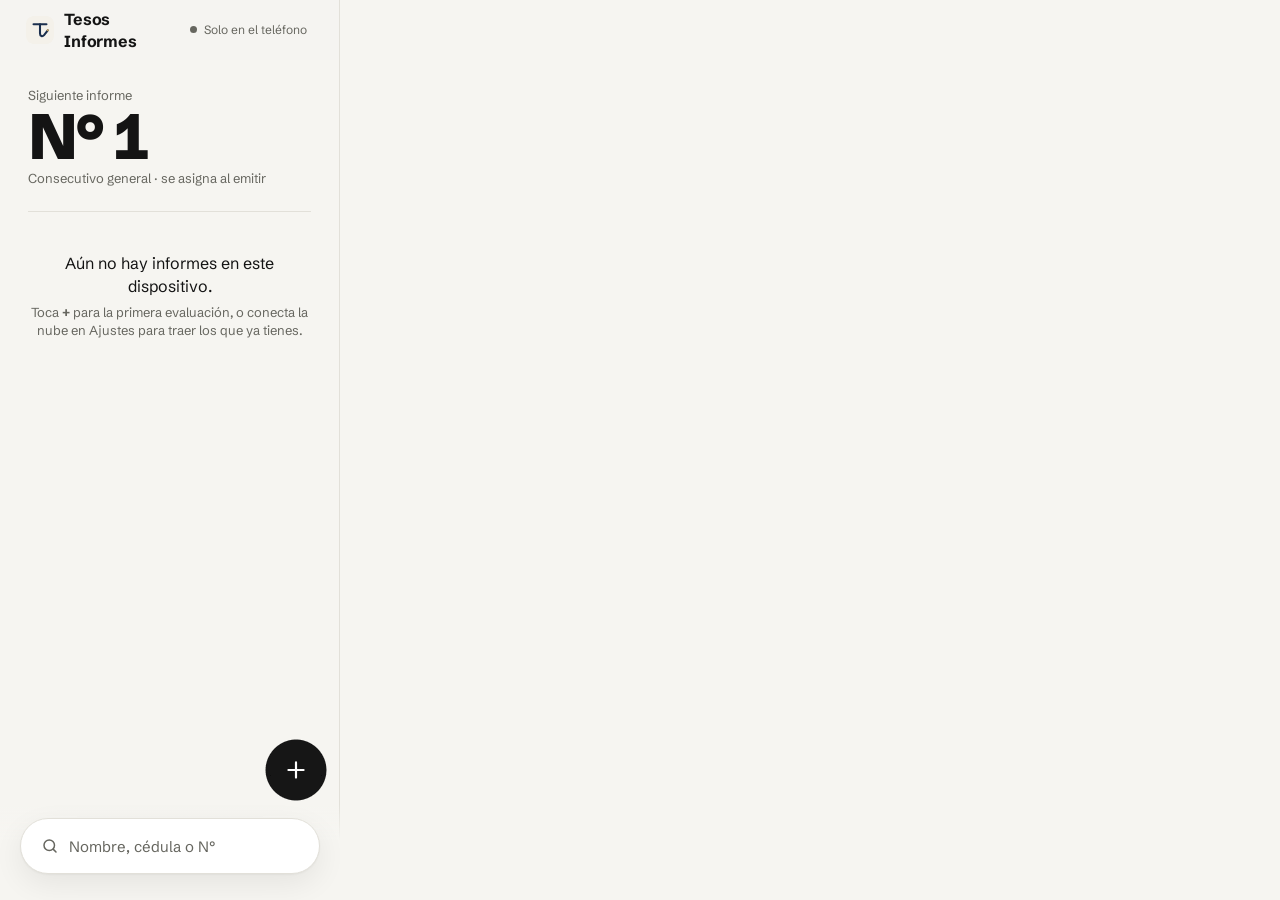
==== nueva/index.html @ fa35eef7 "App nueva Tesos Informes en /nueva/ (interfaz minimalista, sin Tailwind) - Flujo en pista: foto y da" ====
<!doctype html>
<html lang="es" data-theme="light">
<head>
<meta charset="utf-8">
<meta name="viewport" content="width=device-width, initial-scale=1, viewport-fit=cover">
<title>Tesos Informes</title>
<meta name="theme-color" content="#F6F5F1">
<meta name="apple-mobile-web-app-capable" content="yes">
<meta name="apple-mobile-web-app-status-bar-style" content="default">
<link rel="manifest" href="manifest.json">
<link rel="icon" href="icons/logo.svg" type="image/svg+xml">
<link rel="apple-touch-icon" href="icons/icon-180.png">
<script>
  /* Tema antes de pintar: evita el destello claro al abrir de noche. */
  (function () {
    try {
      var t = localStorage.getItem('tema-nueva');
      if (!t) t = matchMedia('(prefers-color-scheme: dark)').matches ? 'dark' : 'light';
      document.documentElement.dataset.theme = t;
    } catch (e) {}
  })();
</script>
<link rel="preconnect" href="https://fonts.googleapis.com">
<link rel="preconnect" href="https://fonts.gstatic.com" crossorigin>
<link rel="stylesheet" href="https://fonts.googleapis.com/css2?family=Schibsted+Grotesk:wght@400;500;600;700;800&family=Inter:wght@400;500;600;700;800&display=swap">
<link rel="stylesheet" href="https://fonts.googleapis.com/css2?family=Material+Symbols+Outlined:opsz,wght,FILL,GRAD@24,400,0,0&icon_names=account_circle,agriculture,assignment,badge,business,card_membership,directions_car,local_taxi,location_on,motorcycle,photo,school,smartphone,two_wheeler&display=block">
<link rel="stylesheet" href="app.css">
<link rel="stylesheet" href="informe.css">
</head>
<body>
<svg class="goo-svg" aria-hidden="true" width="0" height="0"><defs><filter id="goo"><feGaussianBlur in="SourceGraphic" stdDeviation="8" result="d"/><feColorMatrix in="d" mode="matrix" values="1 0 0 0 0  0 1 0 0 0  0 0 1 0 0  0 0 0 20 -8" result="g"/><feComposite in="SourceGraphic" in2="g" operator="atop"/></filter></defs></svg>

<div class="app" id="app">

  <!-- ============================ INICIO ============================ -->
  <section class="vista" id="v-inicio" data-vista="inicio">
    <header class="barra">
      <span class="marca"><img src="icons/logo.svg" alt="" width="28" height="28">Tesos Informes</span>
      <button type="button" class="estado-nube" id="estado-nube" aria-label="Estado de la nube"><span class="punto"></span><span class="txt">…</span></button>
    </header>

    <div class="siguiente">
      <span class="sub">Siguiente informe</span>
      <span class="num" id="num-siguiente">N° —</span>
      <span class="sub">Consecutivo general · se asigna al emitir</span>
    </div>

    <div class="bloque" id="bloque-curso" hidden>
      <h2 class="rotulo">En curso</h2>
      <div class="lista" id="lista-curso"></div>
    </div>

    <div class="bloque" id="bloque-hoy" hidden>
      <div id="lista-hoy"></div>
    </div>

    <div class="bloque" id="bloque-recientes" hidden>
      <h2 class="rotulo">Recientes</h2>
      <div class="lista" id="lista-recientes"></div>
    </div>

    <div class="vacio" id="inicio-vacio" hidden>
      <p>Aún no hay informes en este dispositivo.</p>
      <p class="sub">Toca <strong>+</strong> para la primera evaluación, o conecta la nube en Ajustes para traer los que ya tienes.</p>
    </div>

    <div class="pie-inicio">
      <button type="button" class="buscar-btn" id="abrir-busqueda">
        <svg viewBox="0 0 24 24" width="18" height="18" aria-hidden="true"><circle cx="11" cy="11" r="7"/><path d="M20 20l-3.5-3.5"/></svg>
        <span>Nombre, cédula o N°</span>
      </button>
    </div>
  </section>

  <!-- ============================ PERSONA ============================ -->
  <section class="vista" id="v-persona" data-vista="persona">
    <header class="barra">
      <button type="button" class="atras" data-ir="inicio" aria-label="Volver al inicio"><svg viewBox="0 0 24 24" width="22" height="22" aria-hidden="true"><path d="M15 18l-6-6 6-6"/></svg></button>
      <span class="titulo-barra" id="persona-titulo">Nueva evaluación</span>
      <span class="guardado" data-guardado></span>
    </header>

    <div class="pasos" aria-hidden="true"><span class="on"></span><span></span><span></span></div>

    <div class="persona-cab">
      <button type="button" class="foto-perfil" id="foto-perfil" aria-label="Tomar foto de perfil">
        <img id="foto-perfil-img" alt="" hidden>
        <span class="foto-vacia" id="foto-perfil-vacia">
          <svg viewBox="0 0 24 24" width="28" height="28" aria-hidden="true"><path d="M4 8h3l2-3h6l2 3h3v11H4z"/><circle cx="12" cy="13" r="3.5"/></svg>
          Foto
        </span>
      </button>
      <div class="persona-cab-txt">
        <label class="campo campo-grande">
          <span>Nombre completo</span>
          <input id="f-nombre" type="text" autocomplete="off" autocapitalize="words" placeholder="Nombre y apellidos">
        </label>
      </div>
    </div>

    <div class="form">
      <div class="dos">
        <label class="campo"><span>Cédula</span><input id="f-cedula" type="text" inputmode="numeric" autocomplete="off"></label>
        <label class="campo"><span>Teléfono</span><input id="f-contacto" type="tel" inputmode="tel" autocomplete="off"></label>
      </div>

      <div class="campo">
        <span>Categorías</span>
        <div class="chips" id="f-categorias"></div>
      </div>

      <div class="dos">
        <label class="campo"><span>Empresa</span><select id="f-empresa"></select></label>
        <label class="campo"><span>Fecha de prueba</span><input id="f-fecha" type="date"></label>
      </div>

      <div class="campo">
        <span>¿Qué se evalúa?</span>
        <div class="segmentos" id="f-formato">
          <button type="button" data-formato="CDA COMPLETO" class="on">CDA<small>4 categorías</small></button>
          <button type="button" data-formato="AUTOMOVIL C1" class="pronto">Automóvil<small>Pronto</small></button>
          <button type="button" data-formato="MOTO A2 360" class="pronto">Moto<small>Pronto</small></button>
        </div>
      </div>

      <details class="mas" id="mas-datos">
        <summary><span>Licencias, multas y vigencia</span><span class="resumen-mas" id="resumen-mas"></span></summary>
        <div class="mas-cuerpo">
          <div class="dos">
            <label class="campo"><span>Licencia moto (A2)</span><input id="f-vig-a2" type="date"></label>
            <label class="campo"><span>Licencia carro (B1)</span><input id="f-vig-b1" type="date"></label>
          </div>
          <div class="campo">
            <span>Multas</span>
            <div class="segmentos segmentos-3" id="f-multas">
              <button type="button" data-v="No">No</button>
              <button type="button" data-v="Sí">Sí</button>
              <button type="button" data-v="Acuerdo de pago">Acuerdo</button>
            </div>
          </div>
          <button type="button" class="interruptor-fila" id="f-vigencia" aria-pressed="false">
            <span class="if-txt"><strong>Vigencia de la prueba</strong><small id="f-vigencia-ayuda">Apagado: el informe dice "Ingreso"</small></span>
            <span class="interruptor"><span></span></span>
          </button>
        </div>
      </details>
      <p class="aviso" id="persona-aviso" hidden></p>
    </div>

    <div class="pie-accion">
      <button type="button" class="btn-tinta" id="ir-evaluar">Evaluar <svg viewBox="0 0 24 24" width="20" height="20" aria-hidden="true"><path d="M5 12h14M13 6l6 6-6 6"/></svg></button>
    </div>
  </section>

  <!-- ============================ EVALUAR ============================ -->
  <section class="vista" id="v-evaluar" data-vista="evaluar">
    <header class="barra">
      <button type="button" class="atras" data-ir="persona" aria-label="Volver a los datos"><svg viewBox="0 0 24 24" width="22" height="22" aria-hidden="true"><path d="M15 18l-6-6 6-6"/></svg></button>
      <span class="titulo-barra"><span id="eval-nombre">—</span><small>CDA · 4 categorías</small></span>
      <span class="guardado" data-guardado></span>
    </header>
    <div class="pasos" aria-hidden="true"><span class="on"></span><span class="on"></span><span></span></div>

    <div class="tarjeta">
      <div class="tarjeta-cab"><h2>Teoría</h2><span id="teoria-resumen" class="sub"></span></div>
      <div id="teoria-filas"></div>
    </div>

    <div class="tarjeta">
      <div class="tarjeta-cab"><h2>Práctica</h2><span class="sub">Toca solo lo que falló</span></div>
      <button type="button" class="interruptor-fila todo-ok" id="todo-ok" aria-pressed="true">
        <span class="if-txt"><strong>Todo OK</strong><small>Marca todas las maniobras como Cumple</small></span>
        <span class="interruptor"><span></span></span>
      </button>
      <div id="practica"></div>
    </div>

    <div class="pie-accion pie-resultado">
      <div class="resultado-vivo"><strong id="res-vivo">—</strong><small id="res-vivo-det"></small></div>
      <button type="button" class="btn-tinta" id="ir-cierre">Cierre <svg viewBox="0 0 24 24" width="18" height="18" aria-hidden="true"><path d="M5 12h14M13 6l6 6-6 6"/></svg></button>
    </div>
  </section>

  <!-- ============================ CIERRE ============================ -->
  <section class="vista" id="v-cierre" data-vista="cierre">
    <header class="barra">
      <button type="button" class="atras" data-ir="evaluar" aria-label="Volver a la evaluación"><svg viewBox="0 0 24 24" width="22" height="22" aria-hidden="true"><path d="M15 18l-6-6 6-6"/></svg></button>
      <span class="titulo-barra">Cierre<small id="cierre-nombre"></small></span>
      <span class="guardado" data-guardado></span>
    </header>
    <div class="pasos" aria-hidden="true"><span class="on"></span><span class="on"></span><span class="on"></span></div>

    <div class="cierre-res">
      <span class="grande" id="cierre-res">—</span>
      <span class="sub" id="cierre-det"></span>
    </div>

    <div class="bloque">
      <h2 class="rotulo">Evidencias</h2>
      <div class="evidencias" id="evidencias"></div>
    </div>

    <div class="bloque">
      <h2 class="rotulo">Observaciones</h2>
      <div class="chips chips-texto">
        <button type="button" data-plantilla="obs" data-n="1">Apto general</button>
        <button type="button" data-plantilla="obs" data-n="2">Apto con observaciones</button>
      </div>
      <textarea id="f-observaciones" rows="3" placeholder="Apto para el cargo en las categorias presentadas."></textarea>
    </div>

    <details class="mas bloque">
      <summary><span>Conclusiones</span><span class="resumen-mas" id="resumen-concl">Estándar NTC-ISO/IEC 17020</span></summary>
      <div class="mas-cuerpo">
        <div class="chips chips-texto">
          <button type="button" data-plantilla="concl" data-n="1">Estándar</button>
          <button type="button" data-plantilla="concl" data-n="2">Falta teoría</button>
        </div>
        <textarea id="f-conclusiones" rows="6"></textarea>
      </div>
    </details>

    <div class="firman"><span class="sub">Firman</span><span>Valentina Ochoa · Mario Córdoba</span></div>
    <p class="aviso" id="cierre-aviso" hidden></p>

    <div class="pie-accion">
      <button type="button" class="btn-tinta" id="emitir">Emitir informe</button>
      <span class="sub centro" id="emitir-ayuda">El número se asigna al emitir. Hasta entonces es un borrador.</span>
    </div>
  </section>

  <!-- ============================ INFORME ============================ -->
  <section class="vista" id="v-informe" data-vista="informe">
    <header class="barra">
      <button type="button" class="atras" data-ir="inicio" aria-label="Volver al inicio"><svg viewBox="0 0 24 24" width="22" height="22" aria-hidden="true"><path d="M15 18l-6-6 6-6"/></svg></button>
      <span class="titulo-barra" id="informe-titulo">Informe</span>
      <button type="button" class="enlace" id="informe-editar">Editar</button>
    </header>
    <div class="informe-estado" id="informe-estado"></div>
    <div id="hojas" class="hojas">
                    <div class="hoja-marco">
                        <!-- PAGE 1 PREVIEW -->
                        <div id="preview-page-1" class="preview-page select-none text-slate-800">

                        <!-- Encabezado: rieles + título centrado + folio -->
                        <div class="inf-cab">
                            <span class="inf-riel"></span>
                            <h3 class="inf-cab-titulo">Informe de evaluacion del conocimiento y habilidad para maniobra de vehiculos</h3>
                            <span class="inf-riel"></span>
                            <span id="prev-id" class="inf-folio">28</span>
                        </div>

                        <!-- Panel del participante -->
                        <div class="inf-panel inf-participante">
                            <div class="inf-fecha">
                                <span class="material-symbols-outlined">assignment</span>
                                <span id="prev-date-top">martes, 7 de abril de 2026</span>
                            </div>
                            <div class="inf-part-fila">
                                <div class="inf-foto">
                                    <img id="prev-profile-photo" class="hidden">
                                    <div id="prev-profile-photo-ph" class="w-full h-full flex items-center justify-center">
                                        <span class="material-symbols-outlined text-4xl">account_circle</span>
                                    </div>
                                </div>
                                <div class="inf-part-datos">
                                    <h4 id="prev-name" class="inf-nombre">JOSE DAVID BURBANO ANDRADE</h4>
                                    <div class="inf-cedula-fila">
                                        <span class="material-symbols-outlined">badge</span>
                                        <span id="prev-cedula">C.C. 1143867721</span>
                                    </div>
                                    <hr class="inf-sep">
                                    <div class="inf-campos">
                                        <div class="inf-campo">
                                            <span class="material-symbols-outlined">card_membership</span>
                                            <span id="prev-categorias">A2-B1</span>
                                        </div>
                                        <div class="inf-campo">
                                            <span class="material-symbols-outlined">business</span>
                                            <span id="prev-empresa">CDA YUMBO</span>
                                        </div>
                                        <div class="inf-campo">
                                            <span class="material-symbols-outlined">smartphone</span>
                                            <span id="prev-contacto">3223779706</span>
                                        </div>
                                        <div class="inf-campo">
                                            <span class="material-symbols-outlined">location_on</span>
                                            <span id="prev-ciudad">Yumbo</span>
                                        </div>
                                    </div>
                                </div>
                            </div>
                        </div>

                        <!-- Licencias / multas / vigencia / resultado general -->
                        <div class="inf-panel inf-resumen">
                            <div class="inf-res-bloque">
                                <div class="inf-lic-fila">
                                    <span class="inf-chip">Licencia <span class="material-symbols-outlined">two_wheeler</span></span>
                                    <span id="prev-lic-moto" class="inf-lic-fecha">26/08/2035</span>
                                </div>
                                <div class="inf-lic-fila">
                                    <span class="inf-chip">Licencia <span class="material-symbols-outlined">directions_car</span></span>
                                    <span id="prev-lic-carro" class="inf-lic-fecha">21/09/2026</span>
                                </div>
                            </div>
                            <div class="inf-res-bloque inf-centrado">
                                <span class="inf-chip">Multas</span>
                                <span id="prev-multas-val" class="px-3 py-0.5 rounded-full bg-blue-100 text-blue-800 text-[10px] font-bold inline-block">No</span>
                            </div>
                            <div class="inf-res-bloque inf-centrado">
                                <span class="inf-chip">Vigencia de prueba</span>
                                <span id="prev-vigencia">07/04/2027</span>
                            </div>
                            <div class="inf-res-bloque inf-centrado">
                                <span class="inf-res-tit">Resultado general</span>
                                <span id="prev-res-general" class="px-8 py-2 rounded-lg bg-green-600 text-white font-bold text-sm tracking-wide shadow-sm">APROBADO</span>
                            </div>
                        </div>

                        <!-- Tarjetas de vehículos -->
                        <div class="inf-tarjetas">
                            <!-- Automovil -->
                            <div class="inf-tarjeta">
                                <div class="inf-tarjeta-cab">
                                    <span>Automovil</span>
                                    <span class="material-symbols-outlined">directions_car</span>
                                </div>
                                <ul id="prev-man-list-carro" class="inf-lista">
                                    <!-- Filled by JS -->
                                </ul>
                                <div class="inf-tarjeta-pie">
                                    <div class="inf-tarjeta-lbl">Resultado prueba</div>
                                    <div id="prev-res-carro" class="bg-slate-50 border-t border-slate-100 p-2 text-center font-bold text-[11px] text-green-600 uppercase">APROBADO</div>
                                </div>
                            </div>
                            <!-- Motocarro -->
                            <div class="inf-tarjeta">
                                <div class="inf-tarjeta-cab">
                                    <span>Motocarro</span>
                                    <span class="material-symbols-outlined">local_taxi</span>
                                </div>
                                <ul id="prev-man-list-motocarro" class="inf-lista">
                                    <!-- Filled by JS -->
                                </ul>
                                <div class="inf-tarjeta-pie">
                                    <div class="inf-tarjeta-lbl">Resultado prueba</div>
                                    <div id="prev-res-motocarro" class="bg-slate-50 border-t border-slate-100 p-2 text-center font-bold text-[11px] text-green-600 uppercase">APROBADO</div>
                                </div>
                            </div>
                            <!-- Cuatrimoto -->
                            <div class="inf-tarjeta">
                                <div class="inf-tarjeta-cab">
                                    <span>Cuatrimoto</span>
                                    <span class="material-symbols-outlined">agriculture</span>
                                </div>
                                <ul id="prev-man-list-cuatrimoto" class="inf-lista">
                                    <!-- Filled by JS -->
                                </ul>
                                <div class="inf-tarjeta-pie">
                                    <div class="inf-tarjeta-lbl">Resultado prueba</div>
                                    <div id="prev-res-cuatrimoto" class="bg-slate-50 border-t border-slate-100 p-2 text-center font-bold text-[11px] text-green-600 uppercase">APROBADO</div>
                                </div>
                            </div>
                            <!-- Moto -->
                            <div class="inf-tarjeta">
                                <div class="inf-tarjeta-cab">
                                    <span>Moto</span>
                                    <span class="material-symbols-outlined">motorcycle</span>
                                </div>
                                <ul id="prev-man-list-moto" class="inf-lista">
                                    <!-- Filled by JS -->
                                </ul>
                                <div class="inf-tarjeta-pie">
                                    <div class="inf-tarjeta-lbl">Resultado prueba</div>
                                    <div id="prev-res-moto" class="bg-slate-50 border-t border-slate-100 p-2 text-center font-bold text-[11px] text-green-600 uppercase">APROBADO</div>
                                </div>
                            </div>
                        </div>

                        <!-- Conclusiones -->
                        <div class="inf-bloque">
                            <div class="inf-bloque-cab inf-deep">Conclusiones:</div>
                            <div id="prev-conclusiones-text" class="inf-bloque-cuerpo">
                                Cargando conclusiones...
                            </div>
                        </div>

                        <!-- Firmas -->
                        <div class="inf-firmas">
                            <div class="inf-firma">
                                <div class="inf-firma-linea"><img src="../img/firma-valentina-ochoa.png" alt=""></div>
                                <div class="inf-firma-nombre">Valentina Ochoa</div>
                                <div class="inf-firma-rol">Instructor de conduccion tecnico en seguridad vial</div>
                                <div class="inf-firma-doc">C.C. 1.144.205.740</div>
                                <div class="inf-firma-ci">C.I. 48297</div>
                            </div>
                            <div class="inf-firma">
                                <div class="inf-firma-linea"><img src="../img/firma-mario-cordoba.png" alt=""></div>
                                <div class="inf-firma-nombre">Mario Alexander Cordoba Cruz</div>
                                <div class="inf-firma-rol">Instructor de conduccion tecnico en seguridad vial</div>
                                <div class="inf-firma-doc">C.C. 1.151.964.321</div>
                                <div class="inf-firma-ci">C.I. 56660</div>
                            </div>
                        </div>

                        <!-- Pie -->
                        <div class="inf-pie">
                            <span>Plataforma de Evaluacion para CDAs - Software desarrollado por Mario Cordoba</span>
                            <span class="inf-pie-num">1 <span class="material-symbols-outlined">school</span></span>
                        </div>
                        </div>
                    </div> <!-- End preview-wrapper -->

                    <div class="hoja-marco">
                        <!-- PAGE 2 PREVIEW -->
                        <div id="preview-page-2" class="preview-page select-none text-slate-800">

                        <!-- Encabezado (la página 2 del PDF no lleva folio ni fecha,
                             pero los elementos siguen en el DOM porque el JS les escribe) -->
                        <div class="inf-cab">
                            <span class="inf-riel"></span>
                            <h3 class="inf-cab-titulo">Informe de evaluacion del conocimiento y habilidad para maniobra de vehiculos</h3>
                            <span class="inf-riel"></span>
                            <span id="prev-id-2" class="inf-oculto">28</span>
                            <span id="prev-date-top-2" class="inf-oculto">martes, 7 de abril de 2026</span>
                        </div>

                        <!-- Prueba teórica -->
                        <div class="inf-bloque">
                            <div class="inf-bloque-cab inf-card">Prueba teorica</div>
                            <div class="inf-bloque-cuerpo">
                                <div class="inf-teoria-metricas">
                                    <div class="inf-metrica">
                                        <span class="inf-metrica-lbl">Preguntas totales</span>
                                        <span class="inf-metrica-val">30</span>
                                    </div>
                                    <div class="inf-metrica">
                                        <span class="inf-metrica-lbl">Respuestas Correctas</span>
                                        <span id="prev-correctas" class="inf-metrica-val">28</span>
                                    </div>
                                    <div class="inf-metrica">
                                        <span class="inf-metrica-lbl">Resultado</span>
                                        <span id="prev-res-teoria" class="px-3 py-0.5 rounded bg-green-100 text-green-800 font-bold text-[10px]">APROBADO</span>
                                    </div>
                                    <div class="inf-metrica">
                                        <span class="inf-metrica-lbl">Puntaje Total de la prueba</span>
                                        <span id="prev-pct-teoria" class="inf-metrica-val">97%</span>
                                    </div>
                                </div>

                                <div class="inf-barras">
                                    <div class="inf-barra-fila">
                                        <span class="inf-barra-lbl">Tecnicas de conduccion</span>
                                        <div class="inf-barra-pista"><div id="prev-bar-1" class="h-full bg-green-500" style="width: 100%;"></div></div>
                                        <span id="prev-val-1" class="inf-oculto">10.0</span>
                                    </div>
                                    <div class="inf-barra-fila">
                                        <span class="inf-barra-lbl">Elementos EPP</span>
                                        <div class="inf-barra-pista"><div id="prev-bar-3" class="h-full bg-green-500" style="width: 100%;"></div></div>
                                        <span id="prev-val-3" class="inf-oculto">10.0</span>
                                    </div>
                                    <div id="prev-avg-score" class="inf-badge-pct">97%</div>
                                    <div class="inf-barra-fila">
                                        <span class="inf-barra-lbl">Normatividad</span>
                                        <div class="inf-barra-pista"><div id="prev-bar-2" class="h-full bg-green-500" style="width: 100%;"></div></div>
                                        <span id="prev-val-2" class="inf-oculto">10.0</span>
                                    </div>
                                    <div class="inf-barra-fila">
                                        <span class="inf-barra-lbl">Mecanica basica</span>
                                        <div class="inf-barra-pista"><div id="prev-bar-4" class="h-full bg-green-500" style="width: 100%;"></div></div>
                                        <span id="prev-val-4" class="inf-oculto">10.0</span>
                                    </div>
                                </div>
                            </div>
                        </div>

                        <!-- Observaciones -->
                        <div class="inf-bloque">
                            <div class="inf-bloque-cab inf-deep">Observaciones:</div>
                            <div id="prev-observaciones-text" class="inf-bloque-cuerpo" style="min-height: 92px;">
                                Cargando observaciones...
                            </div>
                        </div>

                        <!-- Evidencias -->
                        <div class="inf-evidencias">
                            <div class="inf-marca-agua">CDA</div>
                            <div class="inf-ev-titulo">
                                <span class="inf-ev-riel"></span>
                                <span>Evidencias de la actividad</span>
                                <span class="inf-ev-riel"></span>
                            </div>
                            <div class="inf-ev-grid">
                                <div class="inf-ev-foto">
                                    <img id="prev-img-ev1" class="hidden">
                                    <span id="prev-img-ev1-ph" class="material-symbols-outlined text-3xl">photo</span>
                                </div>
                                <div class="inf-ev-foto">
                                    <img id="prev-img-ev2" class="hidden">
                                    <span id="prev-img-ev2-ph" class="material-symbols-outlined text-3xl">photo</span>
                                </div>
                                <div class="inf-ev-foto">
                                    <img id="prev-img-ev3" class="hidden">
                                    <span id="prev-img-ev3-ph" class="material-symbols-outlined text-3xl">photo</span>
                                </div>
                                <div class="inf-ev-foto">
                                    <img id="prev-img-ev4" class="hidden">
                                    <span id="prev-img-ev4-ph" class="material-symbols-outlined text-3xl">photo</span>
                                </div>
                            </div>
                        </div>

                        <!-- Pie -->
                        <div class="inf-pie">
                            <span>Plataforma de Evaluacion para CDAs - Software desarrollado por Mario Cordoba</span>
                            <span class="inf-pie-num">2 <span class="material-symbols-outlined">school</span></span>
                        </div>
                        </div>
                    </div>

    </div>
    <div class="pie-accion pie-informe" id="informe-acciones">
      <button type="button" class="btn-borde" id="btn-pdf"><svg viewBox="0 0 24 24" width="18" height="18" aria-hidden="true"><path d="M12 4v11M7 10l5 5 5-5M5 20h14"/></svg>PDF</button>
      <button type="button" class="btn-borde" id="btn-whatsapp"><svg viewBox="0 0 24 24" width="18" height="18" aria-hidden="true"><path d="M4 20l1.3-4A8 8 0 1 1 8 18.7z"/></svg>WhatsApp</button>
      <button type="button" class="btn-tinta" id="btn-otra">Otra persona</button>
    </div>
  </section>
</div>

<!-- ============================ MENÚ + ============================ -->
<div class="fab-velo" id="fab-velo"></div>
<nav class="fab" id="fab" aria-label="Menú">
  <div class="fab-goo" aria-hidden="true">
    <span class="blob" style="--i:0"></span><span class="blob" style="--i:1"></span><span class="blob" style="--i:2"></span><span class="blob" style="--i:3"></span><span class="blob" style="--i:4"></span>
  </div>
  <div class="fab-items">
    <button type="button" class="fab-item" style="--i:1" data-accion="nueva"><span class="lbl">Nueva evaluación</span><span class="ico"><svg viewBox="0 0 24 24" width="22" height="22" aria-hidden="true"><circle cx="12" cy="8" r="4"/><path d="M4 20c1.5-4 4.5-6 8-6s6.5 2 8 6"/></svg></span></button>
    <button type="button" class="fab-item" style="--i:2" data-accion="buscar"><span class="lbl">Buscar informe</span><span class="ico"><svg viewBox="0 0 24 24" width="22" height="22" aria-hidden="true"><circle cx="11" cy="11" r="7"/><path d="M20 20l-3.5-3.5"/></svg></span></button>
    <button type="button" class="fab-item" style="--i:3" data-accion="tema"><span class="lbl" id="fab-tema-lbl">Tema noche</span><span class="ico"><svg viewBox="0 0 24 24" width="22" height="22" aria-hidden="true"><path d="M20 14.5A8 8 0 0 1 9.5 4 8 8 0 1 0 20 14.5z"/></svg></span></button>
    <button type="button" class="fab-item" style="--i:4" data-accion="ajustes"><span class="lbl">Nube y ajustes</span><span class="ico"><svg viewBox="0 0 24 24" width="22" height="22" aria-hidden="true"><circle cx="12" cy="12" r="3"/><path d="M12 3v2M12 19v2M3 12h2M19 12h2M5.6 5.6 7 7M17 17l1.4 1.4M5.6 18.4 7 17M17 7l1.4-1.4"/></svg></span></button>
  </div>
  <button type="button" class="fab-main" id="fab-main" aria-label="Abrir menú" aria-expanded="false"><svg viewBox="0 0 24 24" width="26" height="26" aria-hidden="true"><path d="M12 5v14M5 12h14"/></svg></button>
</nav>

<!-- ============================ BÚSQUEDA ============================ -->
<div class="capa" id="busqueda" hidden>
  <div class="capa-cab">
    <label class="buscar-campo">
      <svg viewBox="0 0 24 24" width="18" height="18" aria-hidden="true"><circle cx="11" cy="11" r="7"/><path d="M20 20l-3.5-3.5"/></svg>
      <input id="buscar-input" type="search" placeholder="Nombre, cédula, N° o empresa" autocomplete="off">
    </label>
    <button type="button" class="enlace" id="cerrar-busqueda">Cerrar</button>
  </div>
  <div class="capa-cuerpo lista" id="buscar-resultados"></div>
</div>

<!-- ============================ HOJA INFERIOR ============================ -->
<div class="hoja-velo" id="hoja-velo" hidden></div>
<div class="hoja" id="hoja" role="dialog" aria-modal="true" hidden>
  <div class="hoja-asa"></div>
  <div id="hoja-cuerpo"></div>
</div>

<div class="toast" id="toast" role="status" aria-live="polite"></div>
<input type="file" id="archivo-foto" accept="image/*" capture="environment" hidden>

<script src="../js/esquema-default.js"></script>
<script src="../js/aprobacion.js"></script>
<script src="../js/db.js"></script>
<script src="../js/api.js"></script>
<script src="../js/sync.js"></script>
<script src="app.js"></script>
</body>
</html>
---- nueva/app.css ----
/* Tesos Informes — interfaz. Sin frameworks: todo el estilo vive aquí.
 * La hoja del informe tiene su propio archivo (informe.css) y NO usa estos tokens. */

:root {
  --bg: #F6F5F1; --sf: #FFFFFF; --sf2: #EFEDE7; --ink: #141414; --mut: #66665F; --line: #E2E0D9;
  --acc: #1B3A6B; --ok: #1E7A46; --okbg: #E5F2EA; --no: #B42318; --nobg: #FBE9E7;
  --amb: #A44A06; --ambbg: #FBF0E2; --inv: #FFFFFF; --velo: rgba(246, 245, 241, .82);
  --sombra: 0 1px 2px rgba(20, 20, 20, .04), 0 10px 30px rgba(20, 20, 20, .07);
  --r: 16px;
  --resorte: cubic-bezier(.3, 1.35, .5, 1);
  --suave: cubic-bezier(.22, .8, .25, 1);
  color-scheme: light;
}
:root[data-theme="dark"] {
  --bg: #0D0E10; --sf: #17191C; --sf2: #1F2226; --ink: #F1F0EC; --mut: #9C9C96; --line: #2A2D31;
  --acc: #9DB9EE; --ok: #5BC88A; --okbg: #15301F; --no: #F2766A; --nobg: #3A1A17;
  --amb: #F5AB1A; --ambbg: #2E2412; --inv: #0D0E10; --velo: rgba(13, 14, 16, .78);
  --sombra: 0 1px 2px rgba(0, 0, 0, .3), 0 10px 30px rgba(0, 0, 0, .35);
  color-scheme: dark;
}

/* Barrido circular del tema (receta de Mario): sin el fundido por defecto */
::view-transition-old(root), ::view-transition-new(root) { animation: none; mix-blend-mode: normal; }

*, *::before, *::after { box-sizing: border-box; }
html { -webkit-text-size-adjust: 100%; }
body {
  margin: 0; background: var(--bg); color: var(--ink);
  font-family: 'Schibsted Grotesk', system-ui, sans-serif; font-size: 16px; line-height: 1.4;
  -webkit-font-smoothing: antialiased;
  -webkit-tap-highlight-color: transparent; overscroll-behavior-y: none;
}
button, input, select, textarea { font: inherit; color: inherit; }
button { cursor: pointer; background: none; border: 0; padding: 0; }
svg { fill: none; stroke: currentColor; stroke-width: 2; stroke-linecap: round; stroke-linejoin: round; flex-shrink: 0; }
[hidden] { display: none !important; }
.goo-svg { position: absolute; width: 0; height: 0; }
.sub { font-size: 13px; color: var(--mut); }
.siguiente .num, .fila .folio, .paso output, .resultado-vivo strong, .cierre-res .grande, .veh-cab .cuenta { font-variant-numeric: tabular-nums; }
.centro { text-align: center; display: block; }

/* ---------- vistas ---------- */
.app { min-height: 100dvh; }
.vista {
  display: none; max-width: 560px; margin: 0 auto; min-height: 100dvh;
  padding: 0 20px calc(120px + env(safe-area-inset-bottom));
}
.vista.activa { display: block; animation: entrar .32s var(--suave); }
.vista.activa.volver { animation-name: entrar-atras; }
@keyframes entrar { from { opacity: 0; transform: translateX(22px); } to { opacity: 1; transform: none; } }
@keyframes entrar-atras { from { opacity: 0; transform: translateX(-22px); } to { opacity: 1; transform: none; } }

.barra {
  position: sticky; top: 0; z-index: 5; display: flex; align-items: center; gap: 6px;
  min-height: 60px; padding: env(safe-area-inset-top) 0 0; margin: 0 -20px; padding-left: 12px; padding-right: 20px;
  background: color-mix(in srgb, var(--bg) 92%, transparent);
}
.marca { display: flex; align-items: center; gap: 10px; font-weight: 700; font-size: 16px; flex: 1; padding-left: 8px; letter-spacing: -.01em; }
.marca img { border-radius: 8px; }
.atras { width: 44px; height: 44px; display: grid; place-items: center; border-radius: 50%; }
.atras:active { background: var(--sf2); }
.titulo-barra { flex: 1; display: flex; flex-direction: column; font-weight: 700; font-size: 16px; min-width: 0; }
.titulo-barra small { font-weight: 400; font-size: 12px; color: var(--mut); white-space: nowrap; overflow: hidden; text-overflow: ellipsis; }
.guardado { font-size: 12px; color: var(--mut); transition: opacity .3s; }
.enlace { color: var(--acc); font-weight: 600; font-size: 15px; padding: 10px 4px; }

.estado-nube { display: flex; align-items: center; gap: 7px; font-size: 12px; color: var(--mut); padding: 8px 4px; }
.estado-nube .punto { width: 7px; height: 7px; border-radius: 50%; background: var(--mut); transition: background .3s; }
.estado-nube.ok .punto { background: var(--ok); }
.estado-nube.pend .punto { background: var(--amb); }
.estado-nube.girando .punto { animation: latir 1s ease-in-out infinite; }
@keyframes latir { 50% { transform: scale(1.8); opacity: .5; } }

.pasos { display: flex; gap: 6px; margin: 2px 0 18px; }
.pasos span { flex: 1; height: 3px; border-radius: 2px; background: var(--line); transition: background .4s; }
.pasos span.on { background: var(--ink); }

/* ---------- inicio ---------- */
.siguiente { display: flex; flex-direction: column; gap: 2px; padding: 26px 0 24px; border-bottom: 1px solid var(--line); }
.siguiente .num { font-size: clamp(64px, 20vw, 84px); font-weight: 800; letter-spacing: -.045em; line-height: .95; }
.bloque { margin-top: 24px; }
.rotulo { margin: 0 0 8px; font-size: 12px; font-weight: 700; text-transform: uppercase; letter-spacing: .08em; color: var(--mut); }
.grupo-cab { display: flex; justify-content: space-between; align-items: baseline; gap: 12px; margin-bottom: 6px; }
.grupo-cab h3 { margin: 0; font-size: 20px; font-weight: 700; letter-spacing: -.02em; }
.lista { display: flex; flex-direction: column; }
.fila {
  display: flex; align-items: center; gap: 14px; min-height: 54px; padding: 10px 2px;
  border-top: 1px solid var(--line); text-align: left; width: 100%; transition: background .15s;
}
.lista .fila:last-child { border-bottom: 1px solid var(--line); }
.fila:active { background: var(--sf2); }
.fila .folio { width: 40px; font-weight: 700; font-size: 15px; }
.fila .folio.vacio { color: var(--mut); font-weight: 400; }
.fila .nom { flex: 1; min-width: 0; display: flex; flex-direction: column; }
.fila .nom b { font-weight: 500; font-size: 16px; white-space: nowrap; overflow: hidden; text-overflow: ellipsis; }
.fila .nom small { font-size: 12px; color: var(--mut); }
.fila .est { font-size: 13px; font-weight: 600; white-space: nowrap; }
.est.ok { color: var(--ok); } .est.no { color: var(--no); } .est.amb { color: var(--amb); }
.fila .quitar { width: 36px; height: 36px; display: grid; place-items: center; color: var(--mut); border-radius: 50%; }
.fila-mas { color: var(--mut); }
.vacio { padding: 40px 0; text-align: center; }
.vacio p { margin: 0 0 6px; }

.pie-inicio {
  position: fixed; left: 0; right: 0; bottom: 0; z-index: 20; display: flex; justify-content: center;
  padding: 14px 20px calc(26px + env(safe-area-inset-bottom)); pointer-events: none;
  background: linear-gradient(to top, var(--bg) 62%, transparent);
}
.buscar-btn {
  pointer-events: auto; width: 100%; max-width: 520px; height: 56px; border-radius: 28px; margin-right: 76px;
  border: 1px solid var(--line); background: var(--sf); color: var(--mut);
  display: flex; align-items: center; gap: 10px; padding: 0 20px; font-size: 15px; box-shadow: var(--sombra);
}

/* ---------- formulario ---------- */
.persona-cab { display: flex; align-items: center; gap: 16px; }
.persona-cab-txt { flex: 1; min-width: 0; }
.foto-perfil {
  width: 104px; height: 104px; border-radius: 50%; flex-shrink: 0; overflow: hidden; position: relative;
  border: 1.5px dashed var(--mut); background: var(--sf); display: grid; place-items: center;
  transition: transform .2s var(--resorte);
}
.foto-perfil:active { transform: scale(.94); }
.foto-perfil.tiene { border: 0; }
.foto-perfil img { width: 100%; height: 100%; object-fit: cover; }
.foto-vacia { display: flex; flex-direction: column; align-items: center; gap: 4px; font-size: 12px; font-weight: 600; }
.form { display: flex; flex-direction: column; margin-top: 8px; }
.dos { display: grid; grid-template-columns: repeat(2, minmax(0, 1fr)); gap: 18px; }
.campo { display: flex; flex-direction: column; gap: 4px; padding: 12px 0; border-bottom: 1px solid var(--line); min-width: 0; }
.campo > span:first-child { font-size: 12px; color: var(--mut); }
.campo input, .campo select {
  border: 0; outline: 0; background: transparent; padding: 2px 0; font-size: 18px; min-width: 0; width: 100%;
  border-radius: 0; -webkit-appearance: none; appearance: none;
}
.campo select { background-image: none; }
.campo-grande input { font-size: 21px; font-weight: 600; }
.campo:focus-within { border-bottom-color: var(--ink); }
.campo input[type="date"] { min-height: 28px; }

.chips { display: flex; flex-wrap: wrap; gap: 8px; padding-top: 4px; }
.chips button {
  min-height: 40px; padding: 0 16px; border-radius: 20px; border: 1px solid var(--line); font-weight: 500;
  transition: background .18s, color .18s, border-color .18s, transform .15s var(--resorte);
}
.chips button:active { transform: scale(.94); }
.chips button.on { background: var(--ink); color: var(--inv); border-color: var(--ink); font-weight: 600; }
.chips-texto { margin-bottom: 10px; }
.chips-texto button { font-size: 14px; min-height: 36px; }

.segmentos { display: grid; grid-template-columns: repeat(3, minmax(0, 1fr)); border: 1px solid var(--line); border-radius: 14px; overflow: hidden; margin-top: 6px; }
.segmentos button { min-height: 54px; display: flex; flex-direction: column; align-items: center; justify-content: center; font-size: 15px; transition: background .2s, color .2s; }
.segmentos button + button { border-left: 1px solid var(--line); }
.segmentos button small { font-size: 11px; color: var(--mut); }
.segmentos button.on { background: var(--ink); color: var(--inv); font-weight: 700; }
.segmentos button.on small { color: inherit; opacity: .7; }
.segmentos button.pronto { color: var(--mut); }
.segmentos-3 button { min-height: 46px; }

.mas { border-bottom: 1px solid var(--line); }
.mas summary { list-style: none; display: flex; justify-content: space-between; align-items: center; gap: 12px; min-height: 54px; cursor: pointer; font-weight: 600; }
.mas summary::-webkit-details-marker { display: none; }
.mas summary::after { content: ''; width: 9px; height: 9px; border-right: 2px solid var(--mut); border-bottom: 2px solid var(--mut); transform: rotate(45deg); transition: transform .25s var(--suave); margin-right: 4px; }
.mas[open] summary::after { transform: rotate(225deg); }
.resumen-mas { flex: 1; text-align: right; font-weight: 400; font-size: 13px; color: var(--mut); white-space: nowrap; overflow: hidden; text-overflow: ellipsis; }
.mas-cuerpo { padding-bottom: 14px; animation: abrir .3s var(--suave); }
@keyframes abrir { from { opacity: 0; transform: translateY(-6px); } }

.interruptor-fila { width: 100%; display: flex; align-items: center; gap: 14px; min-height: 60px; text-align: left; padding: 8px 0; }
.if-txt { flex: 1; display: flex; flex-direction: column; }
.if-txt strong { font-weight: 700; font-size: 16px; }
.if-txt small { font-size: 12px; color: var(--mut); }
.interruptor { width: 52px; height: 32px; border-radius: 16px; background: var(--line); padding: 3px; transition: background .25s; flex-shrink: 0; }
.interruptor span { display: block; width: 26px; height: 26px; border-radius: 50%; background: #fff; box-shadow: 0 1px 3px rgba(0,0,0,.25); transition: transform .34s var(--resorte); }
[aria-pressed="true"] .interruptor { background: var(--ok); }
[aria-pressed="true"] .interruptor span { transform: translateX(20px); }

.aviso { margin: 14px 0 0; padding: 12px 14px; border-radius: 12px; background: var(--nobg); color: var(--no); font-size: 14px; }

.pie-accion {
  position: fixed; left: 0; right: 0; bottom: 0; z-index: 20; padding: 14px 20px calc(22px + env(safe-area-inset-bottom));
  background: linear-gradient(to top, var(--bg) 70%, transparent); display: flex; flex-direction: column; gap: 8px; align-items: center;
}
.pie-accion > * { width: 100%; max-width: 520px; }
.btn-tinta {
  height: 58px; border-radius: 29px; background: var(--ink); color: var(--inv); font-weight: 700; font-size: 17px;
  display: flex; align-items: center; justify-content: center; gap: 10px; transition: transform .18s var(--resorte), opacity .2s;
}
.btn-tinta:active { transform: scale(.97); }
.btn-tinta:disabled { opacity: .45; }
.btn-borde {
  height: 50px; border-radius: 25px; border: 1px solid var(--line); background: var(--sf); font-weight: 600;
  display: flex; align-items: center; justify-content: center; gap: 8px; transition: transform .18s var(--resorte);
}
.btn-borde:active { transform: scale(.97); }

/* ---------- evaluar ---------- */
.tarjeta { border: 1px solid var(--line); background: var(--sf); border-radius: 18px; padding: 6px 16px 10px; margin-bottom: 14px; }
.tarjeta-cab { display: flex; justify-content: space-between; align-items: baseline; gap: 10px; padding: 12px 0 6px; }
.tarjeta-cab h2 { margin: 0; font-size: 17px; font-weight: 700; }
.paso-fila { display: flex; align-items: center; justify-content: space-between; gap: 10px; padding: 8px 0; border-top: 1px solid var(--line); }
.paso-fila:first-child { border-top: 0; }
.paso-fila .etq { font-size: 15px; }
.paso-fila .etq small { color: var(--mut); font-size: 12px; }
.paso { display: flex; align-items: center; gap: 4px; }
.paso button {
  width: 46px; height: 46px; border-radius: 14px; border: 1px solid var(--line); background: var(--bg);
  font-size: 22px; line-height: 1; transition: transform .15s var(--resorte), opacity .2s;
}
.paso button:active { transform: scale(.9); }
.paso button:disabled { opacity: .35; }
.paso output { width: 34px; text-align: center; font-weight: 800; font-size: 21px; }
.paso output.bajo { color: var(--no); }

.todo-ok { border-top: 1px solid var(--line); border-bottom: 1px solid var(--line); margin-bottom: 4px; }
.veh { border-bottom: 1px solid var(--line); }
.veh:last-child { border-bottom: 0; }
.veh-cab { width: 100%; display: flex; align-items: center; gap: 10px; min-height: 56px; text-align: left; }
.veh-cab b { flex: 1; font-size: 16px; font-weight: 600; }
.veh-cab .cuenta { font-size: 14px; font-weight: 600; color: var(--mut); }
.veh-cab .cuenta.no { color: var(--no); }
.veh-cab .cuenta.amb { color: var(--amb); }
.veh-cab svg { transition: transform .28s var(--suave); color: var(--mut); }
.veh.abierto .veh-cab svg { transform: rotate(90deg); }
.veh-cuerpo { display: grid; grid-template-rows: 0fr; transition: grid-template-rows .32s var(--suave); }
.veh.abierto .veh-cuerpo { grid-template-rows: 1fr; }
.veh-cuerpo > div { overflow: hidden; }
.item {
  width: 100%; display: flex; align-items: center; gap: 12px; min-height: 50px; padding: 6px 10px; margin-bottom: 4px;
  border-radius: 12px; text-align: left; transition: background .22s, transform .15s var(--resorte);
}
.item:active { transform: scale(.98); }
.item .t { flex: 1; font-size: 15px; }
.item .e { font-size: 13px; font-weight: 700; min-width: 80px; text-align: right; }
.item.si .e { color: var(--ok); }
.item.no { background: var(--nobg); }
.item.no .e { color: var(--no); }
.item.pend .e { color: var(--amb); }

.pie-resultado { flex-direction: row; align-items: center; gap: 14px; }
.pie-resultado > * { width: auto; max-width: none; }
.resultado-vivo { flex: 1; display: flex; flex-direction: column; min-width: 0; }
.resultado-vivo strong { font-size: 20px; font-weight: 800; letter-spacing: -.02em; transition: color .3s; }
.resultado-vivo small { font-size: 12px; color: var(--mut); white-space: nowrap; overflow: hidden; text-overflow: ellipsis; }
.pie-resultado .btn-tinta { padding: 0 24px; height: 54px; }
.ok-t { color: var(--ok); } .no-t { color: var(--no); } .amb-t { color: var(--amb); }

/* ---------- cierre ---------- */
.cierre-res { display: flex; flex-direction: column; gap: 4px; padding: 6px 0 20px; border-bottom: 1px solid var(--line); }
.cierre-res .grande { font-size: clamp(36px, 11vw, 46px); font-weight: 800; letter-spacing: -.035em; line-height: 1.05; }
.evidencias { display: grid; grid-template-columns: repeat(4, minmax(0, 1fr)); gap: 8px; }
.ev {
  aspect-ratio: 3 / 5; border-radius: 12px; border: 1.5px dashed var(--line); overflow: hidden; display: grid; place-items: center;
  color: var(--mut); font-size: 24px; transition: transform .18s var(--resorte); background: var(--sf);
}
.ev:active { transform: scale(.95); }
.ev img { width: 100%; height: 100%; object-fit: cover; }
.ev.tiene { border: 0; }
textarea {
  width: 100%; border: 1px solid var(--line); background: var(--sf); border-radius: 14px; padding: 12px 14px; font-size: 15px;
  line-height: 1.5; resize: vertical; outline: 0;
}
textarea:focus { border-color: var(--ink); }
.firman { display: flex; justify-content: space-between; gap: 12px; padding: 18px 0 0; font-size: 14px; }

/* ---------- informe ---------- */
.informe-estado { display: flex; align-items: baseline; gap: 10px; flex-wrap: wrap; padding: 0 0 14px; }
.informe-estado strong { font-size: 24px; font-weight: 800; letter-spacing: -.02em; }
.hojas { min-width: 0; overflow: hidden; display: flex; flex-direction: column; align-items: center; gap: 16px; }
.hoja-marco { overflow: hidden; border-radius: 4px; box-shadow: var(--sombra); background: #fff; }
.hoja-marco .preview-page { transform-origin: top left; box-shadow: none; border: 0; }
.pie-informe { flex-direction: row; }
.pie-informe > * { width: auto; max-width: none; flex: 1; }
.pie-informe .btn-tinta { flex: 1.3; height: 50px; font-size: 15px; }

/* ---------- menú + (gooey) ---------- */
.fab { position: fixed; right: max(20px, calc(50vw - 260px)); bottom: calc(24px + env(safe-area-inset-bottom)); z-index: 40; width: 60px; height: 60px; display: none; }
body.con-fab .fab { display: block; }
.fab-goo { position: absolute; inset: 0; filter: url(#goo); }
.blob {
  position: absolute; left: 4px; top: 4px; width: 52px; height: 52px; border-radius: 50%; background: var(--ink);
  transition: transform .5s var(--resorte); transition-delay: calc((4 - var(--i)) * 25ms);
}
.blob:first-child { left: 0; top: 0; width: 60px; height: 60px; }
.fab.abierto .blob { transform: translateY(calc(var(--i) * -68px)); transition-delay: calc(var(--i) * 40ms); }
.fab-main {
  position: absolute; inset: 0; border-radius: 50%; color: var(--inv); display: grid; place-items: center; z-index: 2;
}
.fab-main svg { transition: transform .4s var(--resorte); }
.fab.abierto .fab-main svg { transform: rotate(135deg); }
.fab-items { position: absolute; inset: 0; z-index: 2; pointer-events: none; }
.fab-item {
  position: absolute; right: 4px; top: 4px; height: 52px; display: flex; align-items: center; gap: 14px;
  transform: translateY(0) scale(.6); opacity: 0;
  transition: transform .5s var(--resorte), opacity .25s; transition-delay: calc((4 - var(--i)) * 25ms);
}
.fab.abierto .fab-items { pointer-events: auto; }
.fab.abierto .fab-item { transform: translateY(calc(var(--i) * -68px)) scale(1); opacity: 1; transition-delay: calc(var(--i) * 45ms); }
.fab-item .ico { width: 52px; height: 52px; border-radius: 50%; display: grid; place-items: center; color: var(--inv); }
.fab-item .lbl {
  font-weight: 600; font-size: 15px; white-space: nowrap; background: var(--sf); color: var(--ink); padding: 8px 14px; border-radius: 12px;
  box-shadow: var(--sombra);
}
.fab-velo { position: fixed; inset: 0; z-index: 35; background: var(--velo); opacity: 0; pointer-events: none; transition: opacity .3s; backdrop-filter: blur(2px); }
.fab-velo.on { opacity: 1; pointer-events: auto; }

/* ---------- búsqueda y hoja inferior ---------- */
.capa { position: fixed; inset: 0; z-index: 50; background: var(--bg); display: flex; flex-direction: column; animation: subir .28s var(--suave); }
@keyframes subir { from { opacity: 0; transform: translateY(16px); } }
.capa-cab { display: flex; align-items: center; gap: 10px; padding: calc(12px + env(safe-area-inset-top)) 20px 10px; max-width: 600px; width: 100%; margin: 0 auto; }
.buscar-campo { flex: 1; height: 50px; border-radius: 25px; border: 1px solid var(--line); background: var(--sf); display: flex; align-items: center; gap: 10px; padding: 0 16px; color: var(--mut); }
.buscar-campo input { flex: 1; border: 0; outline: 0; background: transparent; font-size: 16px; color: var(--ink); min-width: 0; }
.capa-cuerpo { overflow-y: auto; padding: 0 20px 40px; max-width: 600px; width: 100%; margin: 0 auto; }
.hoja-velo { position: fixed; inset: 0; z-index: 60; background: rgba(0, 0, 0, .35); animation: fundir .25s; }
@keyframes fundir { from { opacity: 0; } }
.hoja {
  position: fixed; left: 0; right: 0; bottom: 0; z-index: 61; max-width: 560px; margin: 0 auto; max-height: 88dvh; overflow-y: auto;
  background: var(--bg); border-radius: 24px 24px 0 0; padding: 10px 20px calc(24px + env(safe-area-inset-bottom));
  animation: hoja-sube .36s var(--suave);
}
@keyframes hoja-sube { from { transform: translateY(100%); } }
.hoja-asa { width: 40px; height: 5px; border-radius: 3px; background: var(--line); margin: 0 auto 14px; }
.hoja h2 { margin: 0 0 4px; font-size: 22px; letter-spacing: -.02em; }
.hoja .acciones { display: flex; flex-direction: column; gap: 10px; margin-top: 16px; }
.hoja .campo input { font-size: 15px; }
.vista-correo { white-space: pre-wrap; font-size: 14px; line-height: 1.5; background: var(--sf); border: 1px solid var(--line); border-radius: 14px; padding: 14px; margin-top: 12px; max-height: 40dvh; overflow-y: auto; }

.toast {
  position: fixed; left: 50%; bottom: calc(100px + env(safe-area-inset-bottom)); z-index: 80; transform: translate(-50%, 20px);
  background: var(--ink); color: var(--inv); padding: 12px 18px; border-radius: 14px; font-size: 14px; font-weight: 500;
  opacity: 0; pointer-events: none; transition: opacity .25s, transform .35s var(--resorte); max-width: calc(100vw - 40px);
}
.toast.on { opacity: 1; transform: translate(-50%, 0); }

/* ---------- PC: lista | trabajo | informe en vivo ---------- */
@media (min-width: 1100px) {
  .app { display: grid; grid-template-columns: 340px minmax(0, 1fr) 460px; height: 100dvh; overflow: hidden; }
  .vista { margin: 0; max-width: none; min-width: 0; min-height: 0; height: 100dvh; overflow-y: auto; padding: 0 28px; animation: none !important; }
  #v-inicio { padding-bottom: 110px; }
  .barra { margin: 0 -28px; padding-left: 18px; padding-right: 28px; }
  #v-inicio { display: block; grid-column: 1; border-right: 1px solid var(--line); }
  .vista.activa:not(#v-inicio):not(#v-informe) { grid-column: 2; }
  body.con-ficha #v-informe { display: block; grid-column: 3; border-left: 1px solid var(--line); background: var(--sf2); }
  body.con-ficha #v-informe .barra { background: var(--sf2); }
  body.ruta-informe #v-cierre { display: block; grid-column: 2; }
  .pie-inicio { left: 0; right: auto; width: 340px; }
  .buscar-btn { margin-right: 0; }
  .pie-accion { position: sticky; bottom: 0; margin: 24px -28px 0; padding-bottom: 22px; }
  .pie-informe { position: sticky; }
  .fab { right: auto; left: 266px; bottom: 100px; }
  .siguiente .num { font-size: 64px; }
}

@media (prefers-reduced-motion: reduce) {
  *, *::before, *::after { animation-duration: .01ms !important; transition-duration: .01ms !important; }
}
@media print {
  .barra, .pie-accion, .fab, .fab-velo, .informe-estado, .toast { display: none !important; }
}
---- nueva/informe.css ----
/* Hoja del informe — COPIA LITERAL de las reglas de ../index.html (bloque
 * "INFORME — estilo fiel al PDF"). Si cambias el informe, cámbialo en los dos
 * sitios. Debajo van los equivalentes de las pocas clases de Tailwind que usa
 * la hoja (aquí no se carga Tailwind: era lo que hacía lenta la app). */
.preview-page {
    width: 800px;
    min-width: 800px;
    min-height: 1128px;
    background-color: #ffffff;
    color: #1e293b;
    box-shadow: 0 10px 40px rgba(13, 40, 65, 0.16);
    border: 1px solid #e2e8f0;
    padding: 88px 34px 50px;
    position: relative;
    flex-shrink: 0;
    font-family: 'Inter', sans-serif;
    text-align: left;
    box-sizing: border-box;
}
.preview-page *, .preview-page *::before, .preview-page *::after { box-sizing: border-box; }
.preview-page ul { list-style: none; margin: 0; padding: 0; }
.preview-page h3, .preview-page h4 { margin: 0; }

        .preview-page {
            --inf-navy: #0D2841;        /* rieles y título del encabezado */
            --inf-navy-card: #1F3A72;   /* cabecera de tarjetas y Prueba Teórica */
            --inf-navy-deep: #0A3040;   /* cabecera Conclusiones / Observaciones */
            --inf-azul: #163D63;        /* nombre y títulos de sección */
            --inf-azul-pill: #074699;   /* pastillas de datos */
            --inf-verde: #00AF50;       /* APROBADO */
            --inf-verde-barra: #4EA72D; /* barras de la prueba teórica */
            --inf-verde-badge: #7CC57C;
            --inf-rojo: #C62828;
            --inf-panel: #F1F2F1;       /* fondo de paneles */
            --inf-panel-2: #F2F2F2;
            --inf-borde: #D8D9D8;
            --inf-tenue: #828282;
            --inf-sombra: 0 2px 10px rgba(13, 40, 65, 0.10), 0 1px 3px rgba(13, 40, 65, 0.06);
        }

        /* --- Encabezado con rieles --- */
        .inf-cab { display: flex; align-items: center; gap: 10px; margin-bottom: 20px; }
        .inf-riel { flex: 1; height: 3px; background: var(--inf-navy); border-radius: 2px; }
        .inf-cab-titulo {
            font-weight: 800; font-size: 12.5px; line-height: 1.25; text-align: center;
            color: var(--inf-navy); text-transform: uppercase; letter-spacing: -0.01em;
            max-width: 500px;
        }
        .inf-folio { font-size: 15px; font-weight: 700; color: #4b5563; min-width: 34px; text-align: right; }
        .inf-oculto { display: none !important; }

        /* --- Paneles con profundidad (el relieve del Excel) --- */
        .inf-panel {
            background: var(--inf-panel); border-radius: 16px;
            box-shadow: var(--inf-sombra); margin-bottom: 16px;
        }

        /* --- Panel del participante --- */
        .inf-participante { padding: 16px 22px 20px; }
        .inf-fecha {
            display: flex; align-items: center; justify-content: flex-end; gap: 7px;
            font-size: 11px; color: #374151; font-weight: 500; margin-bottom: 6px;
        }
        .inf-fecha .material-symbols-outlined { font-size: 17px; color: #6b7280; }
        .inf-part-fila { display: flex; align-items: center; gap: 24px; }
        .inf-foto {
            width: 132px; height: 132px; border-radius: 50%; overflow: hidden; flex-shrink: 0;
            background: #dfe3e6; display: flex; align-items: center; justify-content: center;
            color: #9aa3ab; box-shadow: inset 0 0 0 1px rgba(0,0,0,.05);
        }
        .inf-foto img { width: 100%; height: 100%; object-fit: cover; }
        .inf-part-datos { flex: 1; min-width: 0; }
        .inf-nombre {
            font-size: 25px; font-weight: 800; color: var(--inf-azul);
            line-height: 1.1; letter-spacing: -0.02em; text-transform: uppercase;
        }
        .inf-cedula-fila { display: flex; align-items: center; gap: 10px; margin-top: 7px; }
        .inf-cedula-fila .material-symbols-outlined { font-size: 20px; color: #4b5563; }
        .inf-cedula-fila span:last-child { font-size: 13px; color: #1f2937; font-weight: 500; }
        .inf-sep { height: 2px; background: #344B5F; border: 0; margin: 9px 0 13px; border-radius: 1px; }
        .inf-campos { display: grid; grid-template-columns: 1fr 1fr; gap: 13px 20px; }
        .inf-campo { display: flex; align-items: center; gap: 11px; font-size: 12.5px; color: #1f2937; }
        .inf-campo .material-symbols-outlined { font-size: 21px; color: #374151; flex-shrink: 0; }

        /* --- Panel de licencias / multas / vigencia / resultado --- */
        .inf-resumen { padding: 16px 20px; display: flex; align-items: center; gap: 14px; }
        .inf-res-bloque { display: flex; flex-direction: column; gap: 9px; }
        .inf-res-bloque.inf-centrado { flex: 1; align-items: center; text-align: center; }
        .inf-lic-fila { display: flex; align-items: center; gap: 9px; }
        .inf-chip {
            display: inline-flex; align-items: center; gap: 6px;
            background: var(--inf-panel); border: 1px solid var(--inf-borde);
            border-radius: 7px; padding: 3px 11px; font-size: 10px; font-weight: 800;
            color: var(--inf-navy-card); text-transform: uppercase; letter-spacing: .03em;
            box-shadow: 0 1px 3px rgba(13,40,65,.10);
        }
        .inf-chip .material-symbols-outlined { font-size: 15px; }
        .inf-lic-fecha { font-size: 11.5px; color: #1f2937; font-weight: 500; }
        .inf-res-tit {
            font-size: 13px; font-weight: 800; color: var(--inf-navy);
            text-transform: uppercase; letter-spacing: .01em;
        }
        /* Pastilla azul (vigencia). Solo textContent desde JS: se estiliza directo. */
        #prev-vigencia, .inf-pill-azul {
            display: inline-block; background: var(--inf-azul-pill); color: #fff;
            border-radius: 6px; padding: 4px 20px; font-size: 11px; font-weight: 600;
            box-shadow: 0 1px 3px rgba(7,70,153,.30);
        }
        /* Multas: el JS reescribe className -> se engancha en su clase de estado */
        #prev-multas-val {
            display: inline-block !important; border-radius: 6px !important;
            padding: 4px 20px !important; font-size: 11px !important; font-weight: 600 !important;
            box-shadow: 0 1px 3px rgba(7,70,153,.30);
        }
        #prev-multas-val.bg-blue-100 { background: var(--inf-azul-pill) !important; color: #fff !important; }
        #prev-multas-val.bg-red-100  { background: var(--inf-rojo) !important; color: #fff !important; }
        /* Resultado general */
        #prev-res-general {
            display: inline-block !important; border-radius: 8px !important;
            padding: 9px 30px !important; font-size: 13px !important; font-weight: 800 !important;
            letter-spacing: .04em !important; color: #fff !important;
            box-shadow: 0 2px 6px rgba(0,0,0,.18) !important;
        }
        #prev-res-general.bg-green-600 { background: var(--inf-verde) !important; }
        #prev-res-general.bg-red-600   { background: var(--inf-rojo) !important; }

        /* --- Tarjetas de vehículos --- */
        .inf-tarjetas { display: grid; grid-template-columns: repeat(4, 1fr); gap: 17px; margin-bottom: 18px; }
        .inf-tarjeta {
            background: #fff; border-radius: 12px; overflow: hidden;
            box-shadow: var(--inf-sombra); display: flex; flex-direction: column;
        }
        .inf-tarjeta-cab {
            background: var(--inf-navy-card); color: #fff; padding: 8px 11px;
            display: flex; justify-content: space-between; align-items: center;
        }
        .inf-tarjeta-cab span:first-child {
            font-size: 12px; font-weight: 800; text-transform: uppercase; letter-spacing: .02em;
        }
        .inf-tarjeta-cab .material-symbols-outlined { font-size: 18px; }
        .inf-lista { padding: 10px 11px 8px; flex: 1; display: flex; flex-direction: column; gap: 5px; }
        .inf-lista li { font-size: 9.5px; color: #374151; gap: 6px; }
        /* Cono de tránsito en blanco y negro. Va como SVG incrustado (data URI) y
           no como fuente de íconos: así se imprime igual aunque no haya red. */
        .inf-lista li > span:first-child { display: flex; align-items: center; gap: 6px; }
        .inf-lista li > span:first-child::before {
            content: ''; flex-shrink: 0; width: 9px; height: 11px;
            background-image: url("data:image/svg+xml,%3Csvg xmlns='http://www.w3.org/2000/svg' viewBox='0 0 12 14'%3E%3Cpath d='M5.05 1.1h1.9l2.75 10.1H2.3z' fill='%231f2937'/%3E%3Crect x='3.15' y='5' width='5.7' height='1.5' fill='%23ffffff'/%3E%3Crect x='2.5' y='8' width='7' height='1.5' fill='%23ffffff'/%3E%3Crect x='0.9' y='11.2' width='10.2' height='1.9' rx='.6' fill='%231f2937'/%3E%3C/svg%3E");
            background-size: contain; background-repeat: no-repeat; background-position: center bottom;
        }
        .inf-lista li > span:last-child { font-size: 10px; line-height: 1; }
        .inf-tarjeta-pie { background: #fff; padding: 0 11px 10px; }
        .inf-tarjeta-lbl {
            font-size: 7.5px; font-weight: 700; color: var(--inf-tenue);
            text-transform: uppercase; letter-spacing: .05em; margin-bottom: 2px;
        }
        #prev-res-carro, #prev-res-motocarro, #prev-res-cuatrimoto, #prev-res-moto {
            background: transparent !important; border: 0 !important; padding: 0 !important;
            text-align: left !important; font-size: 12px !important; font-weight: 800 !important;
            letter-spacing: .02em !important;
        }
        #prev-res-carro.text-green-600, #prev-res-motocarro.text-green-600,
        #prev-res-cuatrimoto.text-green-600, #prev-res-moto.text-green-600 { color: var(--inf-verde) !important; }
        #prev-res-carro.text-red-600, #prev-res-motocarro.text-red-600,
        #prev-res-cuatrimoto.text-red-600, #prev-res-moto.text-red-600 { color: var(--inf-rojo) !important; }

        /* --- Bloques con cabecera oscura (Conclusiones / Observaciones / Teórica) --- */
        .inf-bloque { border-radius: 14px; overflow: hidden; box-shadow: var(--inf-sombra); margin-bottom: 16px; }
        .inf-bloque-cab {
            color: #fff; padding: 11px 20px; font-size: 12.5px; font-weight: 800;
            text-transform: uppercase; letter-spacing: .04em;
        }
        .inf-bloque-cab.inf-deep { background: var(--inf-navy-deep); }
        .inf-bloque-cab.inf-card { background: var(--inf-navy-card); }
        .inf-bloque-cuerpo { background: var(--inf-panel); padding: 18px 22px; font-size: 12px; color: #1f2937; line-height: 1.65; }

        /* --- Firmas --- */
        .inf-firmas { display: flex; gap: 40px; padding: 34px 8px 0; }
        .inf-firma { flex: 1; }
        .inf-firma-linea { height: 54px; border-bottom: 1.5px solid #4b5563; margin-bottom: 6px; }
        .inf-firma-nombre { font-size: 11.5px; font-weight: 800; color: #111827; text-transform: uppercase; }
        .inf-firma-rol { font-size: 9.5px; color: #374151; text-transform: uppercase; margin-top: 3px; }
        .inf-firma-doc { font-size: 9.5px; color: #111827; font-weight: 700; margin-top: 2px; }
        .inf-firma-ci { font-size: 9.5px; color: #374151; margin-top: 1px; }

        /* --- Pie de página --- */
        .inf-pie {
            position: absolute; bottom: 22px; left: 50px; right: 50px;
            display: flex; align-items: center; justify-content: center;
            font-size: 10px; color: var(--inf-tenue);
        }
        .inf-pie-num {
            position: absolute; right: 0; display: flex; align-items: center; gap: 4px;
            font-weight: 700; color: #374151;
        }
        .inf-pie-num .material-symbols-outlined { font-size: 13px; }

        /* --- Prueba teórica --- */
        .inf-teoria-metricas { display: grid; grid-template-columns: repeat(4, 1fr); }
        .inf-metrica { padding: 0 16px; text-align: center; }
        .inf-metrica + .inf-metrica { border-left: 1px solid var(--inf-borde); }
        .inf-metrica-lbl { font-size: 11px; color: #1f2937; padding-bottom: 8px; border-bottom: 1.5px solid #6b7280; display: block; }
        .inf-metrica-val { font-size: 13px; font-weight: 700; color: #111827; padding-top: 9px; display: block; }
        #prev-res-teoria {
            display: inline-block !important; border-radius: 5px !important;
            padding: 3px 16px !important; font-size: 10px !important; font-weight: 800 !important;
            letter-spacing: .04em !important; color: #fff !important; margin-top: 9px;
        }
        #prev-res-teoria.bg-green-100 { background: var(--inf-verde) !important; }
        #prev-res-teoria.bg-red-100   { background: var(--inf-rojo) !important; }
        .inf-barras { display: grid; grid-template-columns: 1fr 1fr auto; gap: 9px 26px; align-items: center; margin-top: 20px; }
        .inf-barra-fila { display: flex; align-items: center; gap: 11px; }
        .inf-barra-lbl { flex: 0 0 128px; text-align: right; font-size: 10px; color: #4b5563; text-transform: uppercase; letter-spacing: .01em; }
        .inf-barra-pista { flex: 1; height: 7px; background: var(--inf-panel-2); border-radius: 4px; overflow: hidden; box-shadow: inset 0 1px 2px rgba(0,0,0,.06); }
        [id^="prev-bar-"] { height: 100%; border-radius: 4px; }
        [id^="prev-bar-"].bg-green-500 { background: var(--inf-verde-barra) !important; }
        [id^="prev-bar-"].bg-amber-500 { background: #E8A33D !important; }
        [id^="prev-bar-"].bg-red-500   { background: var(--inf-rojo) !important; }
        .inf-badge-pct {
            grid-row: span 2; align-self: center; background: var(--inf-verde-badge); color: #fff;
            border-radius: 6px; padding: 8px 10px; font-size: 13px; font-weight: 800;
            box-shadow: 0 2px 5px rgba(0,0,0,.15); text-align: center;
        }

        /* --- Evidencias --- */
        .inf-evidencias { position: relative; margin-top: 34px; }
        .inf-marca-agua {
            position: absolute; top: -22px; left: 0; right: 0; text-align: center;
            font-size: 132px; font-weight: 800; color: #ECEDEC; letter-spacing: .06em;
            line-height: 1; pointer-events: none; user-select: none; z-index: 0;
        }
        .inf-ev-titulo { position: relative; z-index: 1; display: flex; align-items: center; gap: 16px; margin-bottom: 26px; }
        .inf-ev-titulo span {
            font-size: 23px; font-weight: 800; color: var(--inf-azul);
            text-transform: uppercase; letter-spacing: -0.01em;
        }
        .inf-ev-riel { flex: 1; height: 2px; background: var(--inf-navy); }
        .inf-ev-grid { position: relative; z-index: 1; display: grid; grid-template-columns: repeat(4, 1fr); gap: 17px; }
        .inf-ev-foto {
            aspect-ratio: 3 / 5; border-radius: 12px; overflow: hidden; background: var(--inf-panel);
            box-shadow: var(--inf-sombra); display: flex; align-items: center; justify-content: center;
            color: #b6bcc2;
        }
        .inf-ev-foto img { width: 100%; height: 100%; object-fit: cover; }

        /* En impresión las sombras y colores deben conservarse (si no, se pierde el relieve) */
        @media print {
            .inf-panel, .inf-tarjeta, .inf-bloque, .inf-ev-foto, .inf-chip,
            #prev-res-general, #prev-vigencia, #prev-multas-val, .inf-badge-pct {
                -webkit-print-color-adjust: exact; print-color-adjust: exact;
            }
        }


        /* --- Firmas del informe (extraídas del PDF de referencia) --- */
        .inf-firma-linea {
            display: flex; align-items: flex-end; justify-content: center;
            overflow: hidden;
        }
        .inf-firma-linea img { max-height: 100%; max-width: 90%; object-fit: contain; }


/* --- Equivalentes de Tailwind usados dentro de la hoja --- */
#prev-multas-val.bg-amber-100 { background: #fef3c7 !important; color: #92400e !important; }
.preview-page .hidden { display: none !important; }
.preview-page .flex { display: flex; }
.preview-page .inline-block { display: inline-block; }
.preview-page .justify-between { justify-content: space-between; }
.preview-page .justify-center { justify-content: center; }
.preview-page .items-center { align-items: center; }
.preview-page .w-full { width: 100%; }
.preview-page .h-full { height: 100%; }
.preview-page .text-center { text-align: center; }
.preview-page .uppercase { text-transform: uppercase; }
.preview-page .font-bold { font-weight: 700; }
.preview-page .text-3xl { font-size: 30px; }
.preview-page .text-4xl { font-size: 36px; }
.preview-page .select-none { user-select: none; -webkit-user-select: none; }
.preview-page .text-green-600 { color: #16a34a; }
.preview-page .text-red-500 { color: #ef4444; }
.preview-page .material-symbols-outlined {
    font-family: 'Material Symbols Outlined'; font-weight: normal; font-style: normal;
    line-height: 1; letter-spacing: normal; text-transform: none; display: inline-block;
    white-space: nowrap; direction: ltr; -webkit-font-smoothing: antialiased;
    font-variation-settings: 'FILL' 0, 'wght' 400;
}

@media print {
    @page { size: A4; margin: 0; }
    body * { visibility: hidden !important; }
    #hojas, #hojas * { visibility: visible !important; }
    #hojas { position: absolute !important; left: 0; top: 0; width: 100% !important; transform: none !important; }
    .hoja-marco { width: auto !important; height: auto !important; overflow: visible !important; margin: 0 !important; }
    .preview-page {
        width: 100% !important; min-width: 0 !important; min-height: auto !important;
        box-shadow: none !important; border: none !important; margin: 0 !important;
        padding: 23mm 9mm 13mm !important; transform: none !important;
        page-break-after: always; break-after: page;
    }
    .hoja-marco:last-child .preview-page { page-break-after: auto; break-after: auto; }
    .preview-page * { -webkit-print-color-adjust: exact; print-color-adjust: exact; }
}
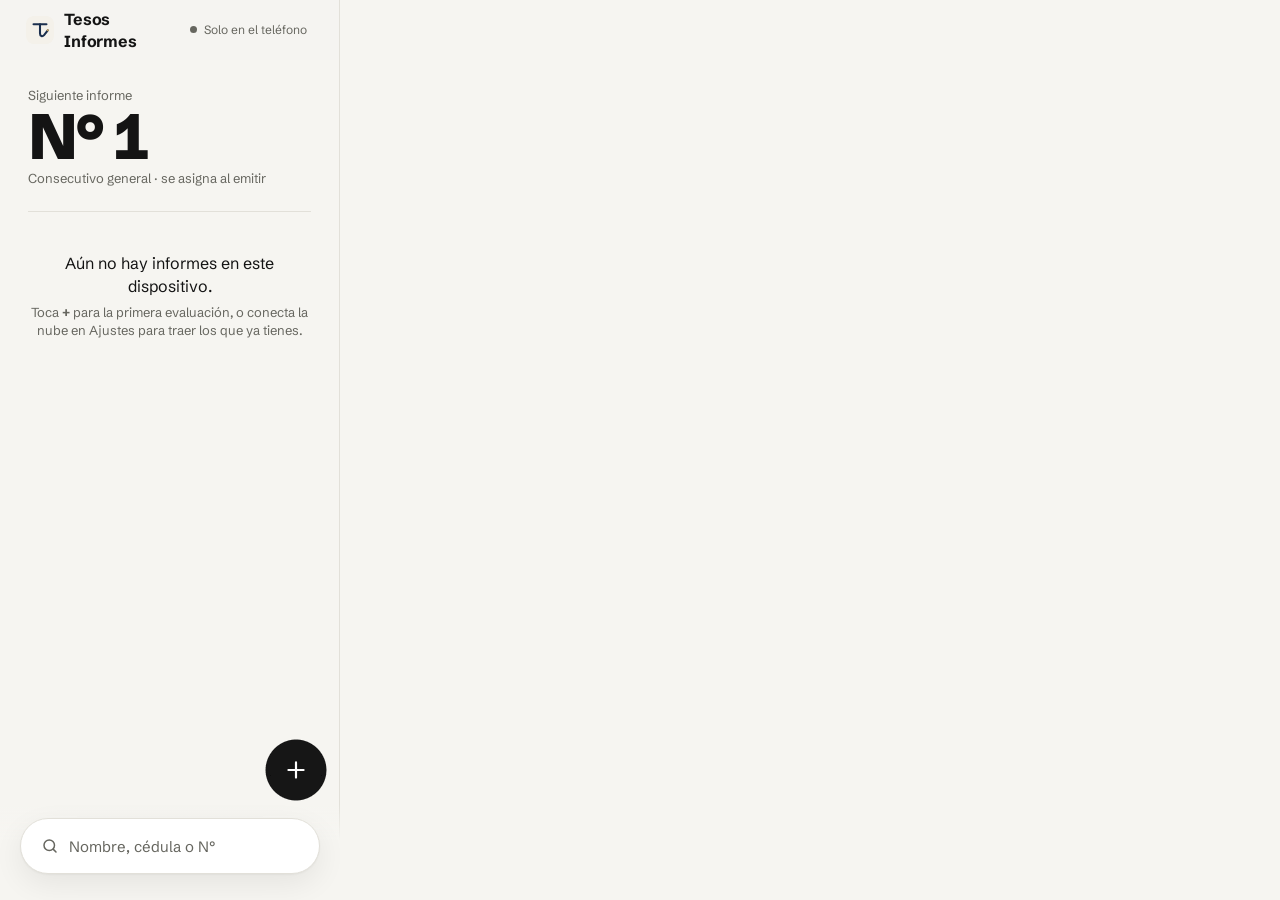
==== commit 39e3a518: "WhatsApp envia el PDF del informe; fotos de otro dispositivo se pintan al sincronizar - Boton de Wha" ====
--- a/nueva/index.html
+++ b/nueva/index.html
@@ -91,7 +91,7 @@
         </span>
       </button>
       <div class="persona-cab-txt">
-        <label class="campo campo-grande">
+        <label class="campo campo-grande" data-campo="nombre">
           <span>Nombre completo</span>
           <input id="f-nombre" type="text" autocomplete="off" autocapitalize="words" placeholder="Nombre y apellidos">
         </label>
@@ -100,18 +100,19 @@
 
     <div class="form">
       <div class="dos">
-        <label class="campo"><span>Cédula</span><input id="f-cedula" type="text" inputmode="numeric" autocomplete="off"></label>
+        <label class="campo" data-campo="cedula"><span>Cédula</span><input id="f-cedula" type="text" inputmode="numeric" autocomplete="off"></label>
         <label class="campo"><span>Teléfono</span><input id="f-contacto" type="tel" inputmode="tel" autocomplete="off"></label>
       </div>
 
-      <div class="campo">
+      <div class="campo" data-campo="categorias">
         <span>Categorías</span>
-        <div class="chips" id="f-categorias"></div>
+        <div class="cat-grupo" id="cat-moto"></div>
+        <div class="cat-grupo" id="cat-carro"></div>
       </div>
 
       <div class="dos">
-        <label class="campo"><span>Empresa</span><select id="f-empresa"></select></label>
-        <label class="campo"><span>Fecha de prueba</span><input id="f-fecha" type="date"></label>
+        <div class="campo" data-campo="empresa"><span>Empresa</span><button type="button" class="campo-boton" id="f-empresa">Elegir…</button></div>
+        <div class="campo"><span>Fecha de prueba</span><button type="button" class="campo-boton" id="f-fecha" data-fecha="fecha">—</button></div>
       </div>
 
       <div class="campo">
@@ -127,8 +128,8 @@
         <summary><span>Licencias, multas y vigencia</span><span class="resumen-mas" id="resumen-mas"></span></summary>
         <div class="mas-cuerpo">
           <div class="dos">
-            <label class="campo"><span>Licencia moto (A2)</span><input id="f-vig-a2" type="date"></label>
-            <label class="campo"><span>Licencia carro (B1)</span><input id="f-vig-b1" type="date"></label>
+            <div class="campo" id="campo-vig-a2"><span id="lbl-vig-a2">Licencia moto · vence</span><button type="button" class="campo-boton" id="f-vig-a2" data-fecha="vigenciaA2">—</button></div>
+            <div class="campo" id="campo-vig-b1"><span id="lbl-vig-b1">Licencia carro · vence</span><button type="button" class="campo-boton" id="f-vig-b1" data-fecha="vigenciaB1">—</button></div>
           </div>
           <div class="campo">
             <span>Multas</span>
@@ -145,6 +146,7 @@
         </div>
       </details>
       <p class="aviso" id="persona-aviso" hidden></p>
+      <button type="button" class="eliminar" id="eliminar-informe" hidden>Eliminar este informe</button>
     </div>
 
     <div class="pie-accion">
@@ -522,7 +524,7 @@
     </div>
     <div class="pie-accion pie-informe" id="informe-acciones">
       <button type="button" class="btn-borde" id="btn-pdf"><svg viewBox="0 0 24 24" width="18" height="18" aria-hidden="true"><path d="M12 4v11M7 10l5 5 5-5M5 20h14"/></svg>PDF</button>
-      <button type="button" class="btn-borde" id="btn-whatsapp"><svg viewBox="0 0 24 24" width="18" height="18" aria-hidden="true"><path d="M4 20l1.3-4A8 8 0 1 1 8 18.7z"/></svg>WhatsApp</button>
+      <button type="button" class="btn-borde btn-wa" id="btn-whatsapp" aria-label="Enviar el informe por WhatsApp" title="Enviar por WhatsApp"><svg class="logo-wa" viewBox="0 0 24 24" width="26" height="26" aria-hidden="true"><path d="M17.472 14.382c-.297-.149-1.758-.867-2.03-.967-.273-.099-.471-.148-.67.15-.197.297-.767.966-.94 1.164-.173.199-.347.223-.644.075-.297-.15-1.255-.463-2.39-1.475-.883-.788-1.48-1.761-1.653-2.059-.173-.297-.018-.458.13-.606.134-.133.298-.347.446-.52.149-.174.198-.298.298-.497.099-.198.05-.371-.025-.52-.075-.149-.669-1.612-.916-2.207-.242-.579-.487-.5-.669-.51-.173-.008-.371-.01-.57-.01-.198 0-.52.074-.792.372-.272.297-1.04 1.016-1.04 2.479 0 1.462 1.065 2.875 1.213 3.074.149.198 2.096 3.2 5.077 4.487.709.306 1.262.489 1.694.625.712.227 1.36.195 1.871.118.571-.085 1.758-.719 2.006-1.413.248-.694.248-1.289.173-1.413-.074-.124-.272-.198-.57-.347m-5.421 7.403h-.004a9.87 9.87 0 0 1-5.031-1.378l-.361-.214-3.741.982.998-3.648-.235-.374a9.86 9.86 0 0 1-1.51-5.26c.001-5.45 4.436-9.884 9.888-9.884 2.64 0 5.122 1.03 6.988 2.898a9.825 9.825 0 0 1 2.893 6.994c-.003 5.45-4.437 9.884-9.885 9.884m8.413-18.297A11.815 11.815 0 0 0 12.05 0C5.495 0 .16 5.335.157 11.892c0 2.096.547 4.142 1.588 5.945L.057 24l6.305-1.654a11.882 11.882 0 0 0 5.683 1.448h.005c6.554 0 11.89-5.335 11.893-11.893a11.821 11.821 0 0 0-3.48-8.413z"/></svg></button>
       <button type="button" class="btn-tinta" id="btn-otra">Otra persona</button>
     </div>
   </section>
@@ -558,11 +560,19 @@
 <!-- ============================ HOJA INFERIOR ============================ -->
 <div class="hoja-velo" id="hoja-velo" hidden></div>
 <div class="hoja" id="hoja" role="dialog" aria-modal="true" hidden>
-  <div class="hoja-asa"></div>
-  <div id="hoja-cuerpo"></div>
+  <div class="hoja-asa" id="hoja-asa" aria-hidden="true"><span></span></div>
+  <div id="hoja-cuerpo" class="hoja-cuerpo"></div>
 </div>
 
-<div class="toast" id="toast" role="status" aria-live="polite"></div>
+<div class="toast" id="toast" role="status" aria-live="polite"><span id="toast-txt"></span><button type="button" id="toast-accion" hidden></button></div>
+
+<!-- ============================ DIÁLOGO ============================ -->
+<div class="dlg-velo" id="dlg-velo" hidden></div>
+<div class="dlg" id="dlg" role="alertdialog" aria-modal="true" aria-labelledby="dlg-titulo" hidden>
+  <h3 id="dlg-titulo"></h3>
+  <p id="dlg-texto"></p>
+  <div class="dlg-botones"><button type="button" class="btn-borde" id="dlg-no"></button><button type="button" class="btn-tinta" id="dlg-si"></button></div>
+</div>
 <input type="file" id="archivo-foto" accept="image/*" capture="environment" hidden>
 
 <script src="../js/esquema-default.js"></script>
--- a/nueva/app.css
+++ b/nueva/app.css
@@ -271,6 +271,13 @@
 .pie-informe { flex-direction: row; }
 .pie-informe > * { width: auto; max-width: none; flex: 1; }
 .pie-informe .btn-tinta { flex: 1.3; height: 50px; font-size: 15px; }
+/* WhatsApp: solo el logo (en tinta: negro de día, claro de noche), sin marco */
+.pie-informe .btn-wa { flex: 0 0 50px; width: 50px; padding: 0; border: 0; background: transparent; color: var(--ink); }
+.logo-wa path { fill: currentColor; stroke: none; }
+.btn-wa:disabled { cursor: progress; }
+.btn-wa.cargando .logo-wa { animation: wa-latir 1s ease-in-out infinite; }
+@keyframes wa-latir { 50% { opacity: .35; transform: scale(.9); } }
+@media (prefers-reduced-motion: reduce) { .btn-wa.cargando .logo-wa { animation: none; opacity: .4; } }
 
 /* ---------- menú + (gooey) ---------- */
 .fab { position: fixed; right: max(20px, calc(50vw - 260px)); bottom: calc(24px + env(safe-area-inset-bottom)); z-index: 40; width: 60px; height: 60px; display: none; }
@@ -312,24 +319,148 @@
 .capa-cuerpo { overflow-y: auto; padding: 0 20px 40px; max-width: 600px; width: 100%; margin: 0 auto; }
 .hoja-velo { position: fixed; inset: 0; z-index: 60; background: rgba(0, 0, 0, .35); animation: fundir .25s; }
 @keyframes fundir { from { opacity: 0; } }
+/* Hoja inferior estilo app nativa: el contenido se desplaza POR DENTRO (sin
+ * arrastrar el fondo) y se cierra arrastrando hacia abajo desde cualquier
+ * parte cuando el contenido ya está arriba (el gesto se decide en app.js). */
 .hoja {
-  position: fixed; left: 0; right: 0; bottom: 0; z-index: 61; max-width: 560px; margin: 0 auto; max-height: 88dvh; overflow-y: auto;
-  background: var(--bg); border-radius: 24px 24px 0 0; padding: 10px 20px calc(24px + env(safe-area-inset-bottom));
-  animation: hoja-sube .36s var(--suave);
-}
+  position: fixed; left: 0; right: 0; bottom: 0; z-index: 61; max-width: 560px; margin: 0 auto; max-height: 88dvh;
+  display: flex; flex-direction: column; background: var(--bg); border-radius: 24px 24px 0 0;
+  animation: hoja-sube .36s var(--suave); will-change: transform;
+}
+.hoja.saliendo { transform: translateY(105%); transition: transform .26s cubic-bezier(.4, 0, 1, 1); }
+.hoja.arrastrando { animation: none; transition: none; }
+.hoja.volviendo { transition: transform .3s var(--resorte); }
 @keyframes hoja-sube { from { transform: translateY(100%); } }
-.hoja-asa { width: 40px; height: 5px; border-radius: 3px; background: var(--line); margin: 0 auto 14px; }
+.hoja-asa { flex-shrink: 0; height: 30px; display: grid; place-items: center; touch-action: none; cursor: grab; }
+.hoja-asa span { width: 40px; height: 5px; border-radius: 3px; background: var(--line); }
+.hoja-cuerpo {
+  overflow-y: auto; overscroll-behavior: contain; -webkit-overflow-scrolling: touch; touch-action: pan-y;
+  padding: 0 20px calc(24px + env(safe-area-inset-bottom)); min-height: 0;
+}
+.capa-cuerpo { overscroll-behavior: contain; -webkit-overflow-scrolling: touch; }
+
+/* Foto: elegir cámara o galería */
+.opciones-foto { display: flex; flex-direction: column; gap: 10px; margin-top: 12px; }
+.opcion-foto { display: flex; align-items: center; gap: 14px; min-height: 64px; padding: 10px 16px; border-radius: 16px; border: 1px solid var(--line); background: var(--sf); text-align: left; transition: transform .15s var(--resorte); }
+.opcion-foto:active { transform: scale(.98); }
+.opcion-foto svg { width: 26px; height: 26px; }
+.opcion-foto b { display: block; font-weight: 600; font-size: 16px; }
+.opcion-foto small { display: block; font-size: 12px; color: var(--mut); }
+
+/* Categorías en cadena: al elegir, queda solo la cápsula elegida (con lo que
+ * incluye) y una X para cambiarla */
+.cat-grupo { display: flex; align-items: center; gap: 10px; padding-top: 8px; }
+.cat-grupo .cat-tit { width: 48px; flex-shrink: 0; font-size: 12px; color: var(--mut); }
+.cat-grupo .chips { padding-top: 0; flex: 1; }
+.cat-elegida { display: flex; align-items: center; gap: 8px; min-height: 40px; animation: abrir .28s var(--suave); }
+.cat-elegida .chip-on { min-height: 40px; padding: 0 16px; border-radius: 20px; background: var(--ink); color: var(--inv); font-weight: 700; display: inline-flex; align-items: center; }
+.cat-elegida .chip-on.ninguna { background: var(--sf2); color: var(--mut); font-weight: 600; }
+.cat-elegida small { color: var(--mut); font-size: 12px; flex: 1; min-width: 0; }
+.cat-elegida .x { width: 36px; height: 36px; border-radius: 50%; display: grid; place-items: center; color: var(--mut); }
+.cat-elegida .x:active { background: var(--sf2); }
+.chips button.ninguna { color: var(--mut); border-style: dashed; }
 .hoja h2 { margin: 0 0 4px; font-size: 22px; letter-spacing: -.02em; }
 .hoja .acciones { display: flex; flex-direction: column; gap: 10px; margin-top: 16px; }
 .hoja .campo input { font-size: 15px; }
 .vista-correo { white-space: pre-wrap; font-size: 14px; line-height: 1.5; background: var(--sf); border: 1px solid var(--line); border-radius: 14px; padding: 14px; margin-top: 12px; max-height: 40dvh; overflow-y: auto; }
 
 .toast {
-  position: fixed; left: 50%; bottom: calc(100px + env(safe-area-inset-bottom)); z-index: 80; transform: translate(-50%, 20px);
+  position: fixed; left: 0; right: 0; margin: 0 auto; width: fit-content; bottom: calc(100px + env(safe-area-inset-bottom)); z-index: 80; transform: translateY(20px);
   background: var(--ink); color: var(--inv); padding: 12px 18px; border-radius: 14px; font-size: 14px; font-weight: 500;
   opacity: 0; pointer-events: none; transition: opacity .25s, transform .35s var(--resorte); max-width: calc(100vw - 40px);
 }
-.toast.on { opacity: 1; transform: translate(-50%, 0); }
+.toast.on { opacity: 1; transform: none; }
+
+/* ---------- campos tipo botón (empresa, fechas) ---------- */
+.campo-boton { text-align: left; font-size: 18px; padding: 2px 0; min-height: 28px; width: 100%; white-space: nowrap; overflow: hidden; text-overflow: ellipsis; }
+.campo-boton.vacio { color: var(--mut); }
+
+/* Campo que faltó: se marca con suavidad y se quita al escribir */
+.campo.falta { border-bottom-color: var(--no); animation: falta-pulso .9s var(--suave); }
+.campo.falta > span:first-child { color: var(--no); }
+.campo.falta > span:first-child::after { content: ' · falta'; font-weight: 600; }
+@keyframes falta-pulso { 0%, 100% { transform: none; } 25% { transform: translateX(-4px); } 50% { transform: translateX(3px); } 75% { transform: translateX(-2px); } }
+.eliminar { margin-top: 28px; color: var(--no); font-weight: 600; font-size: 15px; padding: 12px 0; align-self: flex-start; }
+
+/* ---------- fondo que se encoge bajo hojas y diálogos ---------- */
+.app { transition: transform .38s var(--suave), filter .38s var(--suave), border-radius .38s; }
+body.encogido { overflow: hidden; }
+body.encogido .app { transform: scale(.94); border-radius: 22px; overflow: hidden; }
+.dlg-velo, .hoja-velo {
+  position: fixed; inset: 0; z-index: 60; background: rgba(0, 0, 0, .28);
+  -webkit-backdrop-filter: blur(6px); backdrop-filter: blur(6px); animation: fundir .3s var(--suave);
+}
+:root[data-theme="dark"] .dlg-velo, :root[data-theme="dark"] .hoja-velo { background: rgba(0, 0, 0, .5); }
+
+/* ---------- diálogo propio ---------- */
+.dlg {
+  position: fixed; left: 50%; top: 50%; z-index: 70; width: min(360px, calc(100vw - 40px));
+  transform: translate(-50%, -50%); background: var(--bg); border-radius: 24px; padding: 24px 20px 18px;
+  box-shadow: 0 24px 60px rgba(0, 0, 0, .25); animation: dlg-entra .34s var(--resorte);
+}
+@keyframes dlg-entra { from { opacity: 0; transform: translate(-50%, -46%) scale(.94); } }
+.dlg h3 { margin: 0 0 6px; font-size: 20px; letter-spacing: -.02em; }
+.dlg p { margin: 0 0 20px; color: var(--mut); font-size: 15px; line-height: 1.45; }
+.dlg-botones { display: grid; grid-template-columns: 1fr 1fr; gap: 10px; }
+.dlg-botones .btn-tinta, .dlg-botones .btn-borde { height: 50px; font-size: 15px; }
+.dlg.peligro .btn-tinta { background: var(--no); color: #fff; }
+
+/* toast con acción (Deshacer, Galería…) */
+.toast { display: flex; align-items: center; gap: 16px; pointer-events: none; }
+.toast span { flex: 1; }
+.toast.on { pointer-events: auto; }
+.toast button { color: var(--inv); font-weight: 700; text-decoration: underline; text-underline-offset: 3px; padding: 4px 0; white-space: nowrap; }
+
+/* ---------- selector de rueda (empresa, fechas) ---------- */
+.selector-cab { display: flex; justify-content: space-between; align-items: center; gap: 10px; margin-bottom: 6px; }
+.selector-atajos { display: flex; gap: 8px; flex-wrap: wrap; margin: 4px 0 8px; }
+.selector-atajos button { min-height: 36px; padding: 0 14px; border-radius: 18px; border: 1px solid var(--line); font-size: 14px; }
+.ruedas { position: relative; display: flex; gap: 4px; height: 220px; margin: 6px 0 16px; }
+.ruedas::before {
+  content: ''; position: absolute; left: 0; right: 0; top: 88px; height: 44px; border-radius: 12px;
+  background: var(--sf2); pointer-events: none;
+}
+.rueda {
+  position: relative; flex: 1; height: 220px; overflow-y: auto; scroll-snap-type: y mandatory; overscroll-behavior: contain;
+  -webkit-mask-image: linear-gradient(to bottom, transparent, #000 30%, #000 70%, transparent);
+  mask-image: linear-gradient(to bottom, transparent, #000 30%, #000 70%, transparent);
+  scrollbar-width: none;
+}
+.rueda::-webkit-scrollbar { display: none; }
+.rueda-pad { height: 88px; }
+.rueda-op {
+  display: flex; align-items: center; justify-content: center; width: 100%; height: 44px; scroll-snap-align: center;
+  font-size: 19px; font-weight: 500; white-space: nowrap; overflow: hidden; text-overflow: ellipsis; padding: 0 8px;
+  will-change: transform, opacity; transform-origin: center;
+}
+.rueda-op.sel { font-weight: 700; }
+.rueda-ancha .rueda-op { justify-content: flex-start; padding-left: 18px; }
+
+/* ---------- cámara con guía ---------- */
+.cam-capa {
+  position: fixed; inset: 0; z-index: 90; background: #08090a; color: #fff;
+  display: flex; flex-direction: column; align-items: center; justify-content: center; gap: 22px; padding: 20px;
+  animation: fundir .25s;
+}
+.cam-marco { position: relative; overflow: hidden; border-radius: 16px; background: #000; flex-shrink: 1; min-height: 0; }
+.cam-marco-1-1 { width: min(84vw, 58vh); aspect-ratio: 1 / 1; }
+.cam-marco-3-5 { height: min(62vh, 120vw); aspect-ratio: 3 / 5; }
+.cam-video { width: 100%; height: 100%; object-fit: cover; display: block; }
+.cam-espejo { transform: scaleX(-1); }
+.cam-mascara { position: absolute; inset: 0; pointer-events: none; }
+.cam-mascara-redonda { border-radius: 50%; box-shadow: 0 0 0 2000px rgba(0, 0, 0, .55); }
+.cam-guia { position: absolute; inset: 0; pointer-events: none; border: 2px solid rgba(255, 255, 255, .92); border-radius: 14px; }
+.cam-guia-redonda { border-radius: 50%; border-style: dashed; }
+.cam-ayuda { color: #e6e8ea; font-size: 13px; text-align: center; max-width: 320px; line-height: 1.45; opacity: .9; }
+.cam-barra { display: flex; align-items: center; gap: 30px; }
+.cam-disparo {
+  width: 72px; height: 72px; border-radius: 50%; background: #fff; border: 4px solid rgba(255, 255, 255, .35);
+  box-shadow: 0 0 0 3px #08090a inset; transition: transform .15s var(--resorte);
+}
+.cam-disparo:active { transform: scale(.9); }
+.cam-sec { width: 50px; height: 50px; border-radius: 50%; background: rgba(255, 255, 255, .12); color: #fff; display: grid; place-items: center; }
+.cam-flash { position: fixed; inset: 0; background: #fff; z-index: 95; pointer-events: none; animation: flash .35s ease-out forwards; }
+@keyframes flash { from { opacity: .85; } to { opacity: 0; } }
 
 /* ---------- PC: lista | trabajo | informe en vivo ---------- */
 @media (min-width: 1100px) {
@@ -350,6 +481,7 @@
   .siguiente .num { font-size: 64px; }
 }
 
+@media (min-width: 1100px) { body.encogido .app { transform: none; border-radius: 0; } }
 @media (prefers-reduced-motion: reduce) {
   *, *::before, *::after { animation-duration: .01ms !important; transition-duration: .01ms !important; }
 }
--- a/nueva/informe.css
+++ b/nueva/informe.css
@@ -261,7 +261,10 @@
 
 
 /* --- Equivalentes de Tailwind usados dentro de la hoja --- */
-#prev-multas-val.bg-amber-100 { background: #fef3c7 !important; color: #92400e !important; }
+/* Multas: "No" va en el azul neutro de los demás datos; "Sí" en rojo; acuerdo en ámbar */
+#prev-multas-val.bg-amber-100 { background: #D97706 !important; color: #fff !important; }
+.inf-lic-fecha.vencida { color: var(--inf-rojo); font-weight: 700; }
+.inf-lic-fecha.no-tiene { color: var(--inf-tenue); }
 .preview-page .hidden { display: none !important; }
 .preview-page .flex { display: flex; }
 .preview-page .inline-block { display: inline-block; }
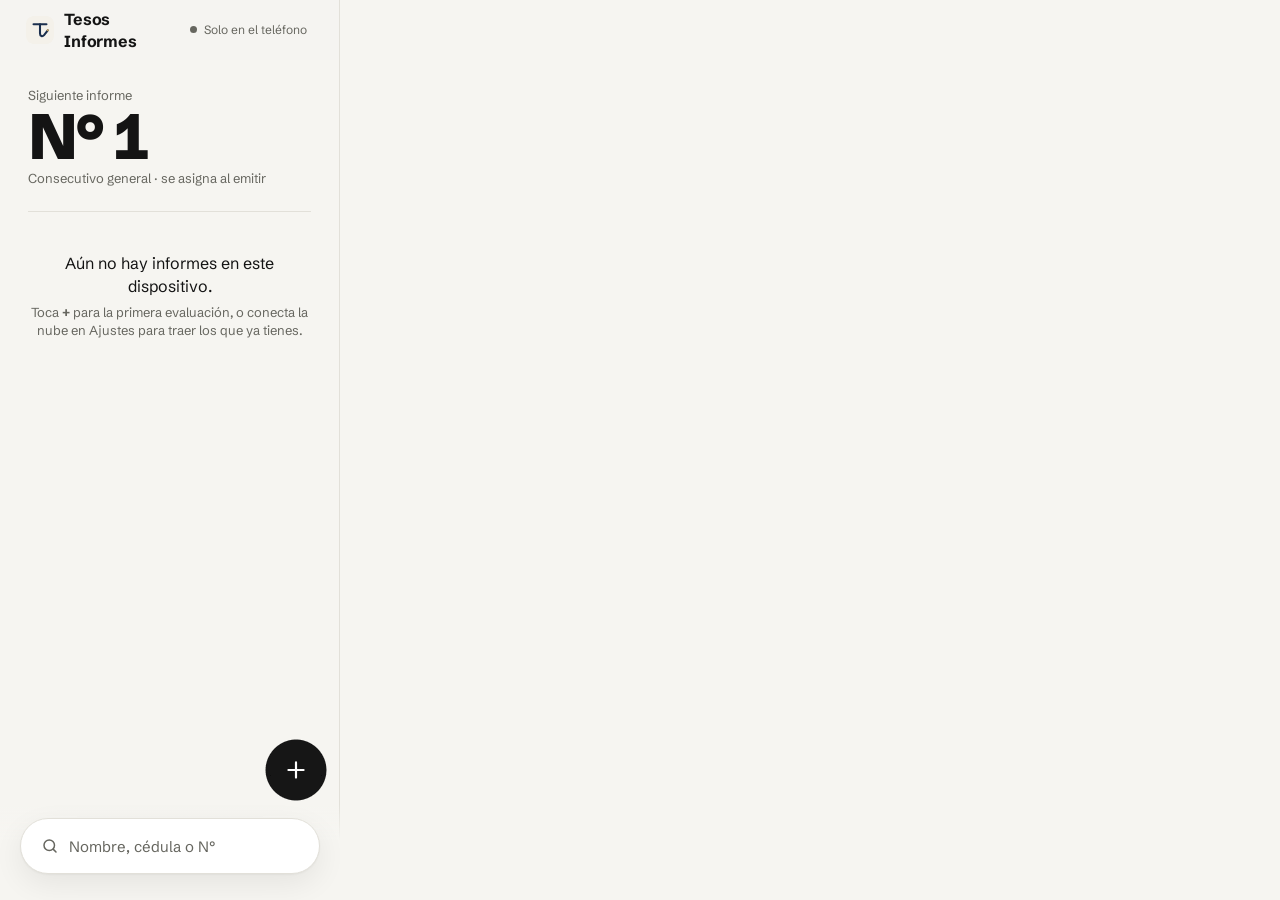
==== commit 8e5d2151: "Boton Enviar con opciones, casillas B/N en el informe y fotos que no se pierden en el PC - Enviar: h" ====
--- a/nueva/index.html
+++ b/nueva/index.html
@@ -523,8 +523,7 @@
 
     </div>
     <div class="pie-accion pie-informe" id="informe-acciones">
-      <button type="button" class="btn-borde" id="btn-pdf"><svg viewBox="0 0 24 24" width="18" height="18" aria-hidden="true"><path d="M12 4v11M7 10l5 5 5-5M5 20h14"/></svg>PDF</button>
-      <button type="button" class="btn-borde btn-wa" id="btn-whatsapp" aria-label="Enviar el informe por WhatsApp" title="Enviar por WhatsApp"><svg class="logo-wa" viewBox="0 0 24 24" width="26" height="26" aria-hidden="true"><path d="M17.472 14.382c-.297-.149-1.758-.867-2.03-.967-.273-.099-.471-.148-.67.15-.197.297-.767.966-.94 1.164-.173.199-.347.223-.644.075-.297-.15-1.255-.463-2.39-1.475-.883-.788-1.48-1.761-1.653-2.059-.173-.297-.018-.458.13-.606.134-.133.298-.347.446-.52.149-.174.198-.298.298-.497.099-.198.05-.371-.025-.52-.075-.149-.669-1.612-.916-2.207-.242-.579-.487-.5-.669-.51-.173-.008-.371-.01-.57-.01-.198 0-.52.074-.792.372-.272.297-1.04 1.016-1.04 2.479 0 1.462 1.065 2.875 1.213 3.074.149.198 2.096 3.2 5.077 4.487.709.306 1.262.489 1.694.625.712.227 1.36.195 1.871.118.571-.085 1.758-.719 2.006-1.413.248-.694.248-1.289.173-1.413-.074-.124-.272-.198-.57-.347m-5.421 7.403h-.004a9.87 9.87 0 0 1-5.031-1.378l-.361-.214-3.741.982.998-3.648-.235-.374a9.86 9.86 0 0 1-1.51-5.26c.001-5.45 4.436-9.884 9.888-9.884 2.64 0 5.122 1.03 6.988 2.898a9.825 9.825 0 0 1 2.893 6.994c-.003 5.45-4.437 9.884-9.885 9.884m8.413-18.297A11.815 11.815 0 0 0 12.05 0C5.495 0 .16 5.335.157 11.892c0 2.096.547 4.142 1.588 5.945L.057 24l6.305-1.654a11.882 11.882 0 0 0 5.683 1.448h.005c6.554 0 11.89-5.335 11.893-11.893a11.821 11.821 0 0 0-3.48-8.413z"/></svg></button>
+      <button type="button" class="btn-borde" id="btn-enviar"><svg viewBox="0 0 24 24" width="20" height="20" aria-hidden="true"><path d="M12 15V4M7.5 8.5 12 4l4.5 4.5"/><path d="M5 12v6a2 2 0 0 0 2 2h10a2 2 0 0 0 2-2v-6"/></svg>Enviar</button>
       <button type="button" class="btn-tinta" id="btn-otra">Otra persona</button>
     </div>
   </section>
--- a/nueva/app.css
+++ b/nueva/app.css
@@ -271,13 +271,12 @@
 .pie-informe { flex-direction: row; }
 .pie-informe > * { width: auto; max-width: none; flex: 1; }
 .pie-informe .btn-tinta { flex: 1.3; height: 50px; font-size: 15px; }
-/* WhatsApp: solo el logo (en tinta: negro de día, claro de noche), sin marco */
-.pie-informe .btn-wa { flex: 0 0 50px; width: 50px; padding: 0; border: 0; background: transparent; color: var(--ink); }
+/* Hoja "Enviar": el logo de WhatsApp va relleno (es su forma), el resto de línea */
 .logo-wa path { fill: currentColor; stroke: none; }
-.btn-wa:disabled { cursor: progress; }
-.btn-wa.cargando .logo-wa { animation: wa-latir 1s ease-in-out infinite; }
-@keyframes wa-latir { 50% { opacity: .35; transform: scale(.9); } }
-@media (prefers-reduced-motion: reduce) { .btn-wa.cargando .logo-wa { animation: none; opacity: .4; } }
+.opcion-foto:disabled { cursor: progress; }
+.opcion-foto.cargando svg { animation: env-latir 1s ease-in-out infinite; }
+@keyframes env-latir { 50% { opacity: .35; transform: scale(.9); } }
+@media (prefers-reduced-motion: reduce) { .opcion-foto.cargando svg { animation: none; opacity: .4; } }
 
 /* ---------- menú + (gooey) ---------- */
 .fab { position: fixed; right: max(20px, calc(50vw - 260px)); bottom: calc(24px + env(safe-area-inset-bottom)); z-index: 40; width: 60px; height: 60px; display: none; }
--- a/nueva/informe.css
+++ b/nueva/informe.css
@@ -138,18 +138,17 @@
             font-size: 12px; font-weight: 800; text-transform: uppercase; letter-spacing: .02em;
         }
         .inf-tarjeta-cab .material-symbols-outlined { font-size: 18px; }
-        .inf-lista { padding: 10px 11px 8px; flex: 1; display: flex; flex-direction: column; gap: 5px; }
-        .inf-lista li { font-size: 9.5px; color: #374151; gap: 6px; }
-        /* Cono de tránsito en blanco y negro. Va como SVG incrustado (data URI) y
-           no como fuente de íconos: así se imprime igual aunque no haya red. */
+        /* Listas con aire: cada maniobra en su renglón, sin pegarse a la siguiente */
+        .inf-lista { padding: 12px 11px 10px; flex: 1; display: flex; flex-direction: column; gap: 8px; }
+        .inf-lista li { font-size: 9.5px; line-height: 1.25; color: #374151; gap: 6px; }
+        /* Cono de tránsito y casillas: SVG dentro del HTML (ver app.js), así se
+           imprimen igual que en pantalla aunque la impresión quite los fondos. */
         .inf-lista li > span:first-child { display: flex; align-items: center; gap: 6px; }
-        .inf-lista li > span:first-child::before {
-            content: ''; flex-shrink: 0; width: 9px; height: 11px;
-            background-image: url("data:image/svg+xml,%3Csvg xmlns='http://www.w3.org/2000/svg' viewBox='0 0 12 14'%3E%3Cpath d='M5.05 1.1h1.9l2.75 10.1H2.3z' fill='%231f2937'/%3E%3Crect x='3.15' y='5' width='5.7' height='1.5' fill='%23ffffff'/%3E%3Crect x='2.5' y='8' width='7' height='1.5' fill='%23ffffff'/%3E%3Crect x='0.9' y='11.2' width='10.2' height='1.9' rx='.6' fill='%231f2937'/%3E%3C/svg%3E");
-            background-size: contain; background-repeat: no-repeat; background-position: center bottom;
-        }
-        .inf-lista li > span:last-child { font-size: 10px; line-height: 1; }
-        .inf-tarjeta-pie { background: #fff; padding: 0 11px 10px; }
+        .inf-lista li > span:last-child { line-height: 0; flex-shrink: 0; }
+        .preview-page svg.inf-cono, .preview-page svg.inf-chk { stroke: none; fill: none; }
+        .inf-cono { width: 9px; height: 11px; flex-shrink: 0; }
+        .inf-chk { width: 11px; height: 11px; display: block; }
+        .inf-tarjeta-pie { background: #fff; margin: 0 11px; padding: 9px 0 10px; border-top: 1px solid #EEF0F2; }
         .inf-tarjeta-lbl {
             font-size: 7.5px; font-weight: 700; color: var(--inf-tenue);
             text-transform: uppercase; letter-spacing: .05em; margin-bottom: 2px;
